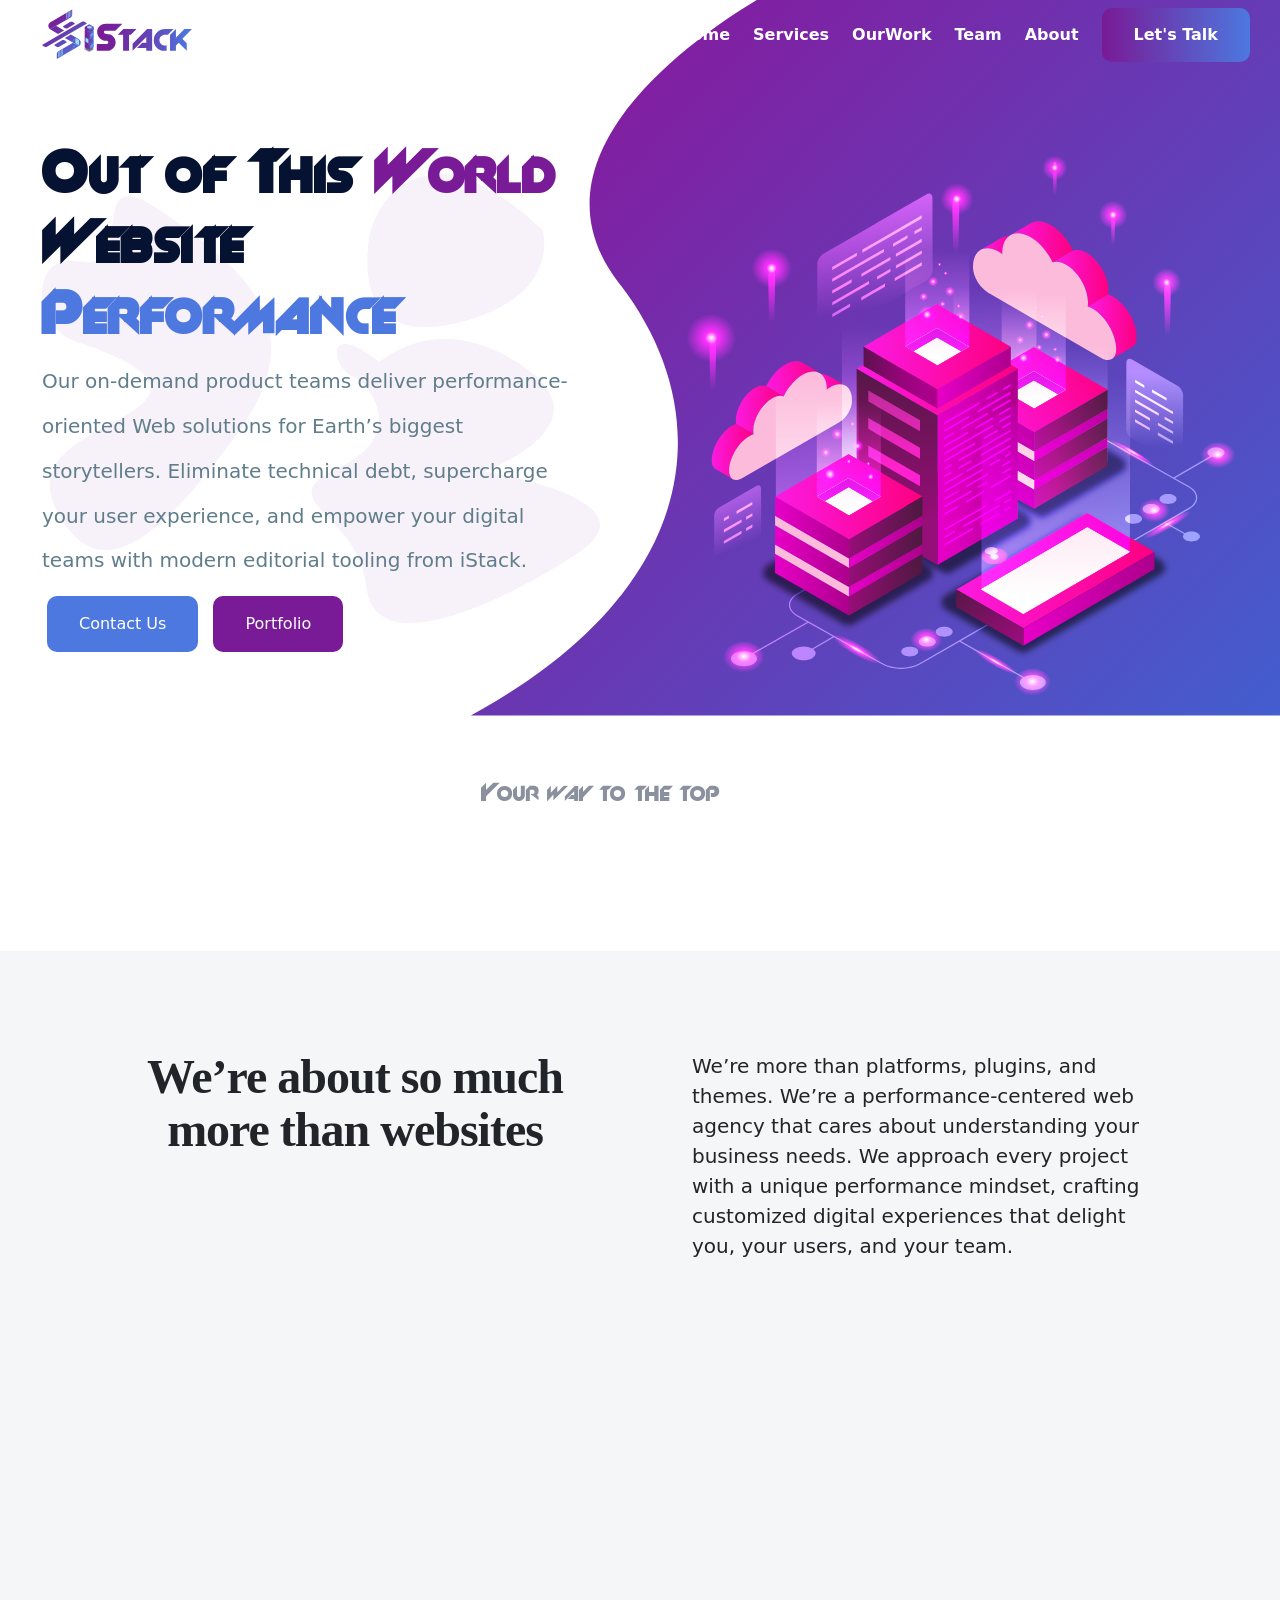
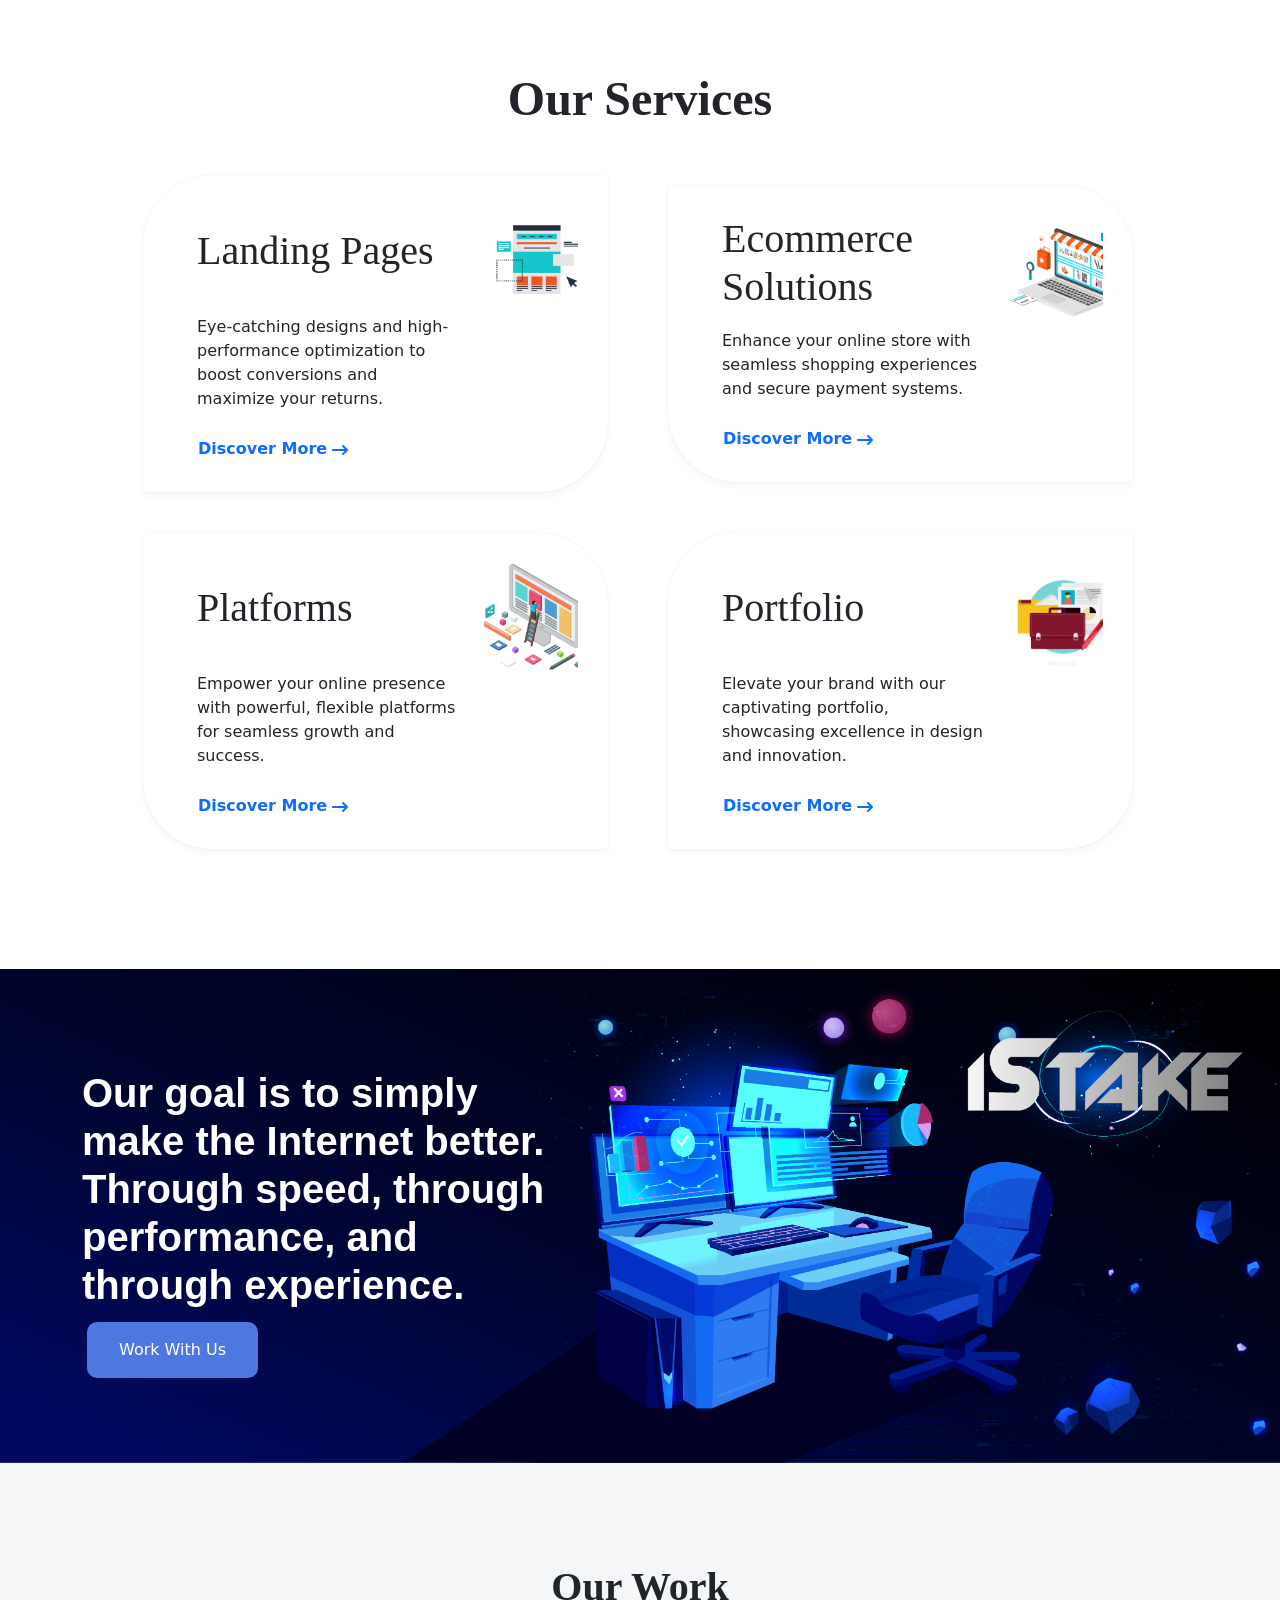
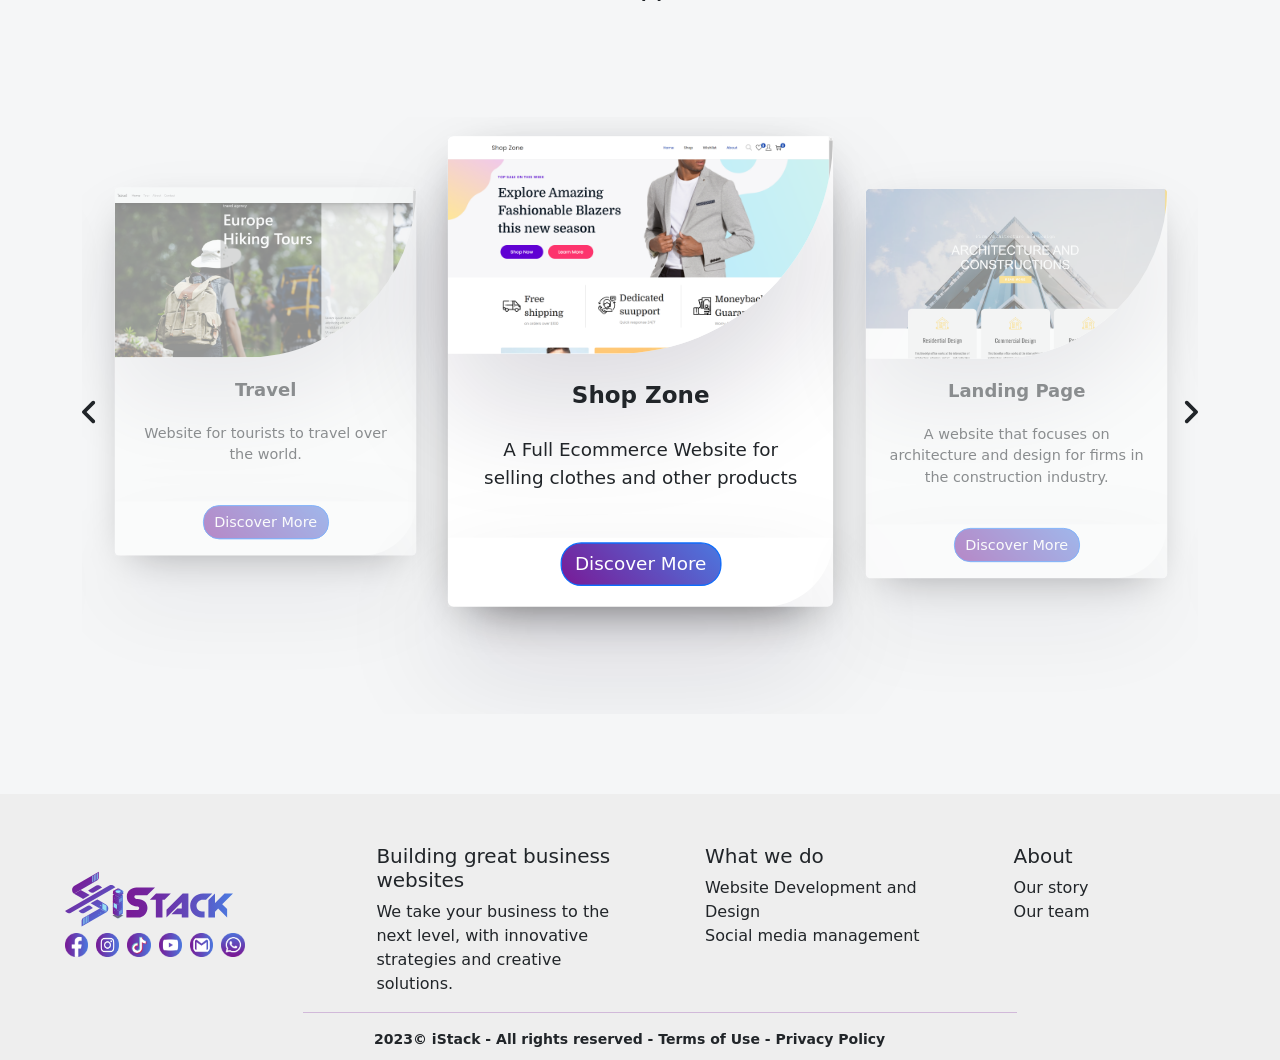
==== index.html @ 53c3a960 "AddResponsiveFooter" ====
<!DOCTYPE html>
<html lang="en">
<head>
    <meta charset="UTF-8">
    <meta name="viewport" content="width=device-width, initial-scale=1.0">
    <link rel="stylesheet" href="cssFiles/css/all.min.css">
    <link rel="stylesheet" href="cssFiles/css/bootstrap.min.css">
    <link rel="stylesheet" href="aos.css">
    <link rel="stylesheet" href="style.css">
    <link rel="stylesheet" href="responsive.css">
    <link rel="stylesheet" href="owl.carousel.min.css">
    <link rel="stylesheet" href="styleSlider.css">
    <link rel="icon" type="image/x-icon" href="Images/brand.png">
    <title>iStack</title>
    
</head>
<body>
    <!-- 
        5rem 80%
        ?    100%
     -->
    <img src="Images/Background (2).svg" class="RightImageEdited" alt="" style="position: absolute;
    top: 0;
    z-index: 100;
    width: 100%;
    right: -366px;
    height: 717px;" data-aos="fade-right" >
    <nav class="nav nav-bar" style="position: revert;">
        <div class="barbar"></div>
            <div class="row">
                <div class="col-lg-3" style="height: 100%;z-index: 50;">
                    <!-- <span class="LogoSpan">WebStack</span> -->
                    <img src="Images/Istack 6.svg" width="150px" alt="">
                </div>
    
                <div class="col-lg-9 RightNav" style="position: relative;
                height: 100%;
                z-index: 162;">
                    <ul class="list-unstyled">
                        <li class="list-inline-item"><a href="">Home</a></li>
                        <li class="list-inline-item"><a href="">Services</a> </li>
                        <li class="list-inline-item"><a href="">OurWork</a> </li>
                        <li class="list-inline-item"><a href=""> Team</a></li>
                        <li class="list-inline-item"><a href="">About</a> </li>
                        <li class="list-inline-item"><button class="btn btn-primary">Let's Talk</button> </li>
                    </ul>
                </div>
            </div>
    </nav>

    <!-- First Section -->
    <section class="FirstSection" style="padding-top: 70px; " >
        <div class="container FirstContainer">
            <div class="row">
                <div class="col-lg-6 RightSideText" style="position: relative;" data-aos="fade-right">
                    <img src="Images/text background.svg" style="opacity: 20%; position: absolute;z-index: -1;" alt="">
                    <h1>Out of This 
                        <span>
                            World
                        </span> Website     
                        <br> 
                        <span style="color: #4C78DF;">Performance</span>
                    </h1>
                    <h5>
                        Our on-demand product teams deliver performance-oriented Web 
                        solutions for Earth’s biggest storytellers. Eliminate technical debt, 
                        supercharge your user experience, and empower your digital teams with modern 
                        editorial tooling from iStack.
                    </h5>
                    
                    <div>
                        <button class="LearnBtn">Contact Us</button>
                        <button class="LearnBtn">Portfolio</button>
                    </div>
                    

                </div>
                <div class="col-lg-6 RightImage" style="display: flex;justify-content: center; 
                align-items: center;" >
                <!-- data-aos="fade-left" -->
                    <img  src="Images/brand.png" width="70%" alt="">
                </div>
                <div class="col-lg-12 BrandContainer">
                    <div class="row">

                        <div class="col-lg-12 BrandHeader" data-aos="fade-down">
                            <h3>Your way to the top</h3>
                        </div>
                        

                        <div class="col-lg-3 Brand" data-aos="fade-right">
                            <img src="Images/Asp2.png" width="120px" alt="" >
                            <span>Asp.Net</span>
                        </div>

                        <div class="col-lg-3 Brand" data-aos="fade-right">
                            <img src="Images/React.png" width="70px" alt="">
                            <span>React</span>
                        </div>

                        <div class="col-lg-3 Brand" data-aos="fade-left">
                            <img src="Images/Angular.png" width="80px" alt="" >
                            <span>Angular</span>
                        </div>

                        <div class="col-lg-3 Brand"  data-aos="fade-left">
                            <img src="Images/Wordpress.png" width="80px" alt="">
                            <span>Wordpress</span>
                        </div>

                    </div>
                </div>
            </div>
        </div>

    </section>
    <div data-aos="fade-down" style="width: 100%; display: flex; justify-content: center;align-items: start; position: relative;">
        <img src="Images/UnderLine.png" width="50%" alt="" style="position: absolute; top: -55px;z-index: 1;">
        <img src="Images/UnderLine.png" width="50%" alt="" style="position: absolute; top: -55px; left: 50%; z-index: 1;">
    </div>
    <section class="WeAreSection">
        <div class="container">
            <div class="row">
                <div class="col-lg-6 WeAreLeft">
                    <h1>
                        We’re about so much <br> more than websites
                    </h1>
                </div>
                <div class="col-lg-6 WeAreRight">
                    <h5>
                        We’re more than platforms, plugins, 
                        and themes. We’re a performance-centered 
                        web agency that cares about  understanding 
                        your business needs. We approach every project with a 
                        unique performance mindset, crafting customized digital 
                        experiences that delight you, your users, and your team.
                    </h5>
                    
                </div>
                
            </div>
        </div>
    </section>
    <section class="ConsCardsSection" style="overflow: hidden; padding-bottom: 80px;">
        <div class="container">
            <div class="row">
                <div class="col-lg-4"  data-aos="fade-right">
                    <div class="card CardsCons">
                        <h4>Page Speed</h4>
                        <span>How quickly can you deliver a digital experience to your users?
                        </span>
                    </div>
                </div>
                <div class="col-lg-4" data-aos="flip-right"> 
                    <div class="card CardsCons">
                        <h4>Delightful Outcomes</h4>
                        <span>How easily can users navigate and use your site?
                        </span>
                    </div>
                </div>               
                <div class="col-lg-4" data-aos="fade-left">
                    <div class="card CardsCons">
                        <h4>Reliability</h4>
                        <span>How well does your site continue to deliver the best possible experience?
                        </span>
                    </div>
                </div>
            </div>
        </div>

        <div data-aos="fade-up"  style="width: 100%; display: flex; justify-content: center;align-items: start; position: relative;">
            <img src="Images/UnderLine.png" width="50%" alt="" style="transform: rotate(180deg); position: absolute; bottom: -130px;z-index: 1;">
            <img src="Images/UnderLine.png" width="50%" alt="" style="transform: rotate(180deg); position: absolute; bottom: -130px; right: 50%; z-index: 1;">
        </div>
    </section>

    <section class="ServicesSection">
        <div class="container">
            <div class="row">
                <div class="col-lg-12 ServicesHeader" style="padding: 20px;">
                    <h1>Our Services</h1>
                </div>

                <div class="row" style="justify-content: center;">

                    <div class="col-lg-5 card CardsContainer ServicesCard">
                        <div class="container">
                            <div class="row">
                                <div class="col-lg-9 ServicesCardHeader">
                                    <h1>Landing Pages</h1>
                                </div>
                                <div class="col-lg-3 CardImage"><img src="Images/LandingPage.png" width="100%" alt=""></div>
                                <div class="col-lg-9 CardText">
                                    <span>Eye-catching designs and high-performance optimization to boost conversions and maximize your returns.</span>
                                </div>
                                <div class="col-lg-12 DiscoverBtn">
                                    <a class="btn" href="">Discover More<i class="fa-solid fa-arrow-right-long"></i> </a>
                                </div>
                            </div>
                        </div>
                    </div>


                    <div class="col-lg-5 card CardsContainer ServicesCard">
                        <div class="container">
                            <div class="row">
                                <div class="col-lg-9 ServicesCardHeader">
                                    <h1>Ecommerce Solutions</h1>
                                </div>
                                <div class="col-lg-3 CardImage"><img src="Images/Ecommerce.png" width="100%" alt=""></div>
                                <div class="col-lg-9 CardText">
                                    <span>Enhance your online store with seamless shopping experiences and secure payment systems.</span>
                                </div>
                                <div class="col-lg-12 DiscoverBtn">
                                    <a class="btn" href="">Discover More<i class="fa-solid fa-arrow-right-long"></i> </a>
                                </div>
                            </div>
                        </div>
                    </div>


                    <div class="col-lg-5 card CardsContainer ServicesCard">
                        <div class="container">
                            <div class="row">
                                <div class="col-lg-9 ServicesCardHeader">
                                    <h1>Platforms</h1>
                                </div>
                                <div class="col-lg-3 CardImage"><img src="Images/Platforms.png" width="100%" alt=""></div>
                                <div class="col-lg-9 CardText">
                                    <span>Empower your online presence with powerful, flexible platforms for seamless growth and success.</span>
                                </div>
                                <div class="col-lg-12 DiscoverBtn">
                                    <a class="btn" href="">Discover More<i class="fa-solid fa-arrow-right-long"></i> </a>
                                </div>
                            </div>
                        </div>
                    </div>

                    <div class="col-lg-5 card CardsContainer ServicesCard">
                        <div class="container">
                            <div class="row">
                                <div class="col-lg-9 ServicesCardHeader">
                                    <h1>Portfolio</h1>
                                </div>
                                <div class="col-lg-3 CardImage"><img src="Images/Porto.png" width="100%" alt=""></div>
                                <div class="col-lg-9 CardText">
                                    <span>Elevate your brand with our captivating portfolio, showcasing excellence in design and innovation.</span>
                                </div>
                                <div class="col-lg-12 DiscoverBtn">
                                    <a class="btn" href="">Discover More<i class="fa-solid fa-arrow-right-long"></i> </a>
                                </div>
                            </div>
                        </div>
                    </div>



                    
                </div>
                



            </div>
        </div>
    </section>



    <section class="GoalSection">
        <div class="container">
            <div class="row">
                <div class="col-lg-6  GoalHeader">
                    <div class="row">
                        <div class="col-lg-12 GoalHeaderContainer">
                            <h1>Our goal is to simply make 
                                the Internet better. Through speed, 
                                through performance, and through experience.
                            </h1>
                        </div>
                        <div class="col-lg-12">
                            <button class="LearnBtn">Work With Us</button>
                        </div>
                    </div>
                </div>
                <!-- <div class="col-lg-6">
                    <img src="Images/Goal.png" width="100%" alt="">
                </div> -->
            </div>
        </div>
    </section>



    <section class="OurWorkSection">
        <div class="container">
            <div class="row WorkCardsContainer">
                <div class="col-lg-12 WorkHeader">
                    <h1>
                        Our Work
                    </h1>
                </div>
                <div class="col-lg-12">
                    <div id="slider" class="pt-5">
                        <div>
                            <div class="slider">
                                <div class="owl-carousel">
                                    <div class="slider-card">
                                        <div class="d-flex justify-content-center align-items-center mb-4">
                                            <img src="Images/Ecommerce1.png" alt="" >
                                        </div>
                                        <h5 class="mb-0 text-center"><b>Shop Zone</b></h5>
                                        <p class="text-center p-4">A Full Ecommerce Website for selling clothes and other products                                        </p>
                                        <div class="col-lg-12" style="
                                                display: flex;
                                                justify-content: center;
                                                align-items: center;
                                                padding-bottom: 18px;
                                                padding-top: 4px;
                                            ">
                                                <button class="btn btn-primary" style="
                                                background-image: linear-gradient(45deg, #791a96,#4C78DF);
                                                border-radius: 18px;
                                            ">Discover More</button>
                                        </div>
                                    </div>
                                    <div class="slider-card">
                                        <div class="d-flex justify-content-center align-items-center mb-4">
                                            <img src="Images/LandingPageScreen.png" alt="">
                                        </div>
                                        <h5 class="mb-0 text-center"><b>Landing Page</b></h5>
                                        <p class="text-center p-4">A website that focuses on architecture and design for firms in the construction industry.</p>
                                        
                                        <div class="col-lg-12" style="
                                                display: flex;
                                                justify-content: center;
                                                align-items: center;
                                                padding-bottom: 18px;
                                                padding-top: 4px;
                                            ">
                                                <button class="btn btn-primary" style="
                                                background-image: linear-gradient(45deg, #791a96,#4C78DF);
                                                border-radius: 18px;
                                            ">Discover More</button>
                                        </div>
                                    </div>
                                    <div class="slider-card">
                                        <div class="d-flex justify-content-center align-items-center mb-4">
                                            <img src="Images/PlatformScreen.png" alt="">
                                        </div>
                                        <h5 class="mb-0 text-center"><b>Elka2ed Platform</b></h5>
                                        <p class="text-center p-4">An Educational Platform for Students in High-School.</p>
                                        <div class="col-lg-12" style="
                                        display: flex;
                                        justify-content: center;
                                        align-items: center;
                                        padding-bottom: 18px;
                                        padding-top: 4px;
                                    ">
                                        <button class="btn btn-primary" style="
                                        background-image: linear-gradient(45deg, #791a96,#4C78DF);
                                        border-radius: 18px;
                                    ">Discover More</button>
                                </div>
                                    </div>
                                    <div class="slider-card">
                                        <div class="d-flex justify-content-center align-items-center mb-4">
                                            <img src="Images/FeanScreen.png" alt="">
                                        </div>
                                        <h5 class="mb-0 text-center"><b>Fean</b></h5>
                                        <p class="text-center p-4"> online menu of food for a restaurant It allows customers to view the menu items, prices, and descriptions.</p>
                                        <div class="col-lg-12" style="
                                        display: flex;
                                        justify-content: center;
                                        align-items: center;
                                        padding-bottom: 18px;
                                        padding-top: 4px;
                                    ">
                                        <button class="btn btn-primary" style="
                                        background-image: linear-gradient(45deg, #791a96,#4C78DF);
                                        border-radius: 18px;
                                    ">Discover More</button>
                                </div>
                                    </div>
                                    <div class="slider-card">
                                        <div class="d-flex justify-content-center align-items-center mb-4">
                                            <img src="Images/CleaningScreen.png" alt="">
                                        </div>
                                        <h5 class="mb-0 text-center"><b>Cleaning company</b></h5>
                                        <p class="text-center p-4">A website for Booking cleaning services in USA.</p>
                                        <div class="col-lg-12" style="
                                        display: flex;
                                        justify-content: center;
                                        align-items: center;
                                        padding-bottom: 18px;
                                        padding-top: 4px;
                                    ">
                                        <button class="btn btn-primary" style="
                                        background-image: linear-gradient(45deg, #791a96,#4C78DF);
                                        border-radius: 18px;
                                    ">Discover More</button>
                                </div>
                                    </div>
                                    <div class="slider-card">
                                        <div class="d-flex justify-content-center align-items-center mb-4">
                                            <img src="Images/CinmaHub.png" alt="">
                                        </div>
                                        <h5 class="mb-0 text-center"><b>Cinema-Hub</b></h5>
                                        <p class="text-center p-4">A Full-Stack Project for watching Movies and series.</p>
                                        <div class="col-lg-12" style="
                                        display: flex;
                                        justify-content: center;
                                        align-items: center;
                                        padding-bottom: 18px;
                                        padding-top: 4px;
                                    ">
                                        <button class="btn btn-primary" style="
                                        background-image: linear-gradient(45deg, #791a96,#4C78DF);
                                        border-radius: 18px;
                                    ">Discover More</button>
                                </div>
                                    </div>
                                    <div class="slider-card">
                                        <div class="d-flex justify-content-center align-items-center mb-4">
                                            <img src="Images/AnimeScreen.png" alt="">
                                        </div>
                                        <h5 class="mb-0 text-center"><b>Anime Store</b></h5>
                                        <p class="text-center p-4">An online platform that allows customers to choose from a wide range of products.</p>
                                        <div class="col-lg-12" style="
                                        display: flex;
                                        justify-content: center;
                                        align-items: center;
                                        padding-bottom: 18px;
                                        padding-top: 4px;
                                    ">
                                        <button class="btn btn-primary" style="
                                        background-image: linear-gradient(45deg, #791a96,#4C78DF);
                                        border-radius: 18px;
                                    ">Discover More</button>
                                </div>
                                    </div>
                                    <div class="slider-card">
                                        <div class="d-flex justify-content-center align-items-center mb-4">
                                            <img src="Images/Travel.png" alt="">
                                        </div>
                                        <h5 class="mb-0 text-center"><b>Travel</b></h5>
                                        <p class="text-center p-4">Website for tourists to travel over the world.</p>
                                        <div class="col-lg-12" style="
                                        display: flex;
                                        justify-content: center;
                                        align-items: center;
                                        padding-bottom: 18px;
                                        padding-top: 4px;
                                    ">
                                        <button class="btn btn-primary" style="
                                        background-image: linear-gradient(45deg, #791a96,#4C78DF);
                                        border-radius: 18px;
                                    ">Discover More</button>
                                </div>
                                    </div>
                                </div>
                            </div>
                        </div>
                    </div>
                </div>
            </div>
        </div>
    </section> 



<footer>
    <div class="Footercontainer">
        <div class="row">
            <div class="col-lg-3">
                <img src="Images/Istack 6.svg" width="60%" alt="">
                <ul class="list-unstyled SocialFooterIcons">
                    <li class="list-inline-item"><a href=""><img src="Images/facebook.png" alt=""></a> </li>
                    <li class="list-inline-item"><a href=""><img src="Images/Instagram.png" alt=""></a> </li>
                    <li class="list-inline-item"><a href=""><img src="Images/TikTok.png" alt=""></a> </li>
                    <li class="list-inline-item"><a href=""> <img src="Images/YouTube.png" alt=""></a> </li>
                    <li class="list-inline-item"><a href="">  <img src="Images/Gmail.png" alt=""></a></li>
                    <li class="list-inline-item"> <a href=""><img src="Images/Whatsapp..png" alt=""></a></li>
                </ul>
            </div>
            <div class="col-lg-3">
                <h5>Building great business websites</h5>
                <span>
                    We take your business to the next level,
                    with innovative strategies and creative solutions.
                </span>
            </div>
            <div class="col-lg-3">
                <h5>
                    What we do
                </h5>
                <ul class="list-unstyled">
                    <li class="list-item">Website Development and Design</li>
                    <li class="list-item">Social media management</li>
                </ul>
            </div>
            <div class="col-lg-3">
                <h5>
                    About
                </h5>
                <ul class="list-unstyled">
                    <li class="list-item">Our story</li>
                    <li class="list-item">Our team</li>
                </ul>
            </div>
            <div class="col-lg-12" style="display: flex;justify-content: center;align-items: start;">
                <hr style="background-color: #791a96; width: 60%;">
            </div>
            <div class="col-lg-8 CopyRights">
                <span>2023© iStack - All rights reserved - Terms of Use - Privacy Policy </span>
            </div>

        </div>
    </div>

</footer>


    <script src="https://ajax.googleapis.com/ajax/libs/jquery/3.6.0/jquery.min.js"></script>
    <script src="owl.carousel.min.js"></script>
    <script src="main.js"></script>
    <script src="cssFiles/js/all.min.js"></script>
    <script src="cssFiles/js/bootstrap.bundle.min.js"></script>
    <script src="aos.js"></script>
    <script>
        AOS.init({
      duration: 1200,
    });
      </script>
</body>
</html>
---- style.css ----
*{
    box-sizing: border-box;
    padding: 0;
    margin: 0;
}
body{
    position: relative;
    overflow-x: hidden;

}
.container{
    overflow: hidden;

}
@font-face {
    font-family: 'Slant';
    src: url('fonts/Slant/SLANT.TTF');
    
  }
  @font-face {
    font-family: 'Croiss';
    src: url('fonts/CroissantOne/CroissantOne-Regular.ttf');
    
  }
nav{
    position: sticky;
    z-index: 1000;
    top: 0;
    background-color: #061231;
    background-color: white;
    min-height:70px;
    display: flex;
    justify-content: center;
    align-items: center ;
    transition: all .5s ease-in-out;
}
nav .row{
    height: 100%;
    width: 100%;
    padding-left: 30px;
}
.LogoSpan{
    font-family: Slant;
    color: white;
    font-size: 40px;
}

.RightNav{
    height: 100%;
    display: flex;
    justify-content: end;
    align-items: center;
    align-self: center;
    padding-right: 30px;

}
.RightNav ul {
    height: 100%;
    display: contents;
}
.RightNav ul li{
    padding-left: 15px;
}
.RightNav ul li a{
    transition: all .1s linear;
    font-size: 16px;
    text-decoration: none;
    color: #607d8b;
    color: white;
    font-weight: 600;
    
}
.RightNav ul li:hover a{
    color: #a8aebd;
}
.RightNav ul li button{
    padding: 15px 32px 15px 32px;
    /* height: 70px; */
    border: #fff;
    border-radius: 10px;
    color: #fff;
    /* background: #1d4ac4; */
    background-image: linear-gradient(90deg, #791A96, #4C78DF);
    font-weight: 600;
    font-size: 16px;
    transition: none !important;
    transition: all .3s linear;
}
.barbar{
    height: 5px;
    width: 0%;
    position: absolute;
    bottom: -5px;
    /* background: #330b72; */
    background-image: linear-gradient(to right ,#791A96,#4C78DF);
    /* background-color: #7228a1; */
    z-index: 60;
    transition: all .5s linear;
    /* width: 100%; */
    border-bottom-right-radius: 50px;
    border-top-right-radius: 50px;
    left: 0;
    z-index: 48;
}
/* first section */
.FirstSection{
    position: relative;
    background-color: #061231;
    background-color: white;
    min-height: 700px;
    z-index: 10;
}
.RightSideText{
    display: flex;
    justify-content: center;
    align-items: start;
    flex-direction: column;

}
.RightSideText h1{
    font-family: Cambria, Cochin, Georgia, Times, 'Times New Roman', serif;
    color: #fff;
    font-size: 4rem;
    font-weight: 600;
    letter-spacing: -1px;
    line-height: 1.1;

    font-family: Slant;
    color: #061231;
    letter-spacing: 1.5px;
}

.RightSideText h1 span{
    color:#791A96  ;
}
.RightSideText h5{
    font-weight: 400 !important;
    color: #fff;
    color: #607d8b;
    font-size: 20px;
    line-height:2.8rem;
}

.LearnBtn{
    transition: all .2s linear;
    margin-top: 8px;
    border: none;
    font-size: 16px;
    font-weight: 500;
    outline: none;
    background-color: #4C78DF !important;
    color: white;
    padding: 16px 32px 16px 32px;
    border-radius: 10px;
    margin: 5px;
}
.LearnBtn:nth-child(2){
    background-color: #791A96 !important;
    color: white;
}
.LearnBtn:nth-child(2):hover{
    background-color: #4C78DF !important;
    color: white;
}
.LearnBtn:hover{
    background-color:#791A96 !important;
    font-weight: 600;
    scale: 1.1;
}
.RightImage img{
    transition: all .5s ease-in-out;
    animation-name: ScalingAnimation;
    animation-duration: 3s;
    animation-iteration-count: infinite;
    scale: 1;
    position: relative;
    top: 0px;
}

/* 
@keyframes ScalingAnimation {
    0%{
        scale: 1.4;
        top: 15px;
    }

    100%{
        scale: 1;
        top: 15px;
    }
} */

/* .RightImage:hover img{
    scale: 1.1;
    top: 10px;
} */

.BrandContainer{
    margin-top: 100px;
    min-height: 80px;
    padding: 20px;
}
.BrandHeader{
    text-align: center;
    display: flex;
    justify-content: center;
    align-items: center;
}
.BrandHeader h3{
    text-align: center;
    display: flex;
    justify-content: center;
    align-items: center;
    color: #8b909e;
    font-family: Slant;
}

.Brand{
    text-align: center;
    display: flex;
    justify-content: center;
    align-items: center;
}
.Brand span{
    text-align: center;
    display: flex;
    justify-content: center;
    align-items: center;
    font-size: 30px;
    font-family: Croiss;
    font-weight: 800;
    color: #a8aebd;
}

.WeAreSection{
    padding-top: 100px;
    background-color: #f5f6f7;
}

.WeAreLeft{
    text-align: center;
    display: flex;
    justify-content: center;
    align-items: start;
}


.WeAreLeft h1{
    font-family: Cambria, Cochin, Georgia, Times, 'Times New Roman', serif;
    font-size: 3rem;
    font-weight: 600;
    letter-spacing: -1px;
    line-height: 1.1;
}
.WeAreRight{
    /* padding-right: 100px; */
}

.WeAreRight h5{
    line-height: 1.5;
    font-weight: 400;
    padding-left: 40px;
    padding-right: 40px;
}
.ConsCardsSection{
    padding: 40px;
    background-color: #f5f6f7;
}

.CardsContainer:nth-child(1){
    border-bottom-right-radius: 70px !important;
    border-top-left-radius: 70px !important;
}


.CardsContainer:nth-child(2){
    border-bottom-left-radius: 70px !important;
    border-top-right-radius: 70px !important;
}


.CardsContainer:nth-child(3){
    border-top-right-radius: 70px !important;
    border-bottom-left-radius: 70px !important;
}


.CardsContainer:nth-child(4){
    border-top-left-radius: 70px !important;
    border-bottom-right-radius: 70px !important;
}
.CardsCons{
    padding: 40px;
    margin: 10px;
    box-shadow: 0 0 1px rgba(0, 0, 0, 0.04), 0 0 2px rgba(0, 0, 0, 0.06), 0 4px 8px rgba(0, 0, 0, 0.04);
}
.CardsCons h4{
    font-family: Cambria, Cochin, Georgia, Times, 'Times New Roman', serif;
    font-weight: 500;
}


.ServicesSection{
    padding-top: 50px;
}
.ServicesSection .container .row{
    display: flex;
    justify-content: start;
    align-items: center;
}
.ServicesHeader{
    display: flex;
    justify-content: center;
    align-items: center;
}
.ServicesHeader h1{
    font-size: 3rem;
    font-weight: 600;
    font-family: Cambria, Cochin, Georgia, Times, 'Times New Roman', serif;

}
h1{
    font-family: Cambria, Cochin, Georgia, Times, 'Times New Roman', serif;

}
.ServicesCardHeader{
    margin-bottom: 10px !important;
}

.ServicesCard{
    outline: none;
    margin: 20px;
    margin-left: 40px;
    border: none !important;
    padding: 30px;
    box-shadow: 0 0 1px rgba(0, 0, 0, 0.04), 0 0 2px rgba(0, 0, 0, 0.06), 0 4px 8px rgba(0, 0, 0, 0.04);
}
.CardImage img{
    max-width:110px;
    min-width: 110px;
}
.CardText{
    margin-bottom: 15px !important;
}

.DiscoverBtn{
    margin-top: 10px !important;
}

.DiscoverBtn a{
    text-decoration: none;
    font-weight: 600;
    transition: all .2s linear;
    color: #0d6efd;
    padding: 0;
}
.DiscoverBtn a:hover{
    scale: 1.1;
    color: #1d4ac4;
    text-decoration: underline;
}


.DiscoverBtn a svg{
    padding-left:5px !important;
    /* vertical-align: -4px; */
    position: relative;
    top: 2px;
}





.GoalSection{
    background-image: url(Images/pic1.jpg);
    background-size: cover;
    background-repeat: no-repeat;
    background-position: right;
    margin-top: 100px;
}
.GoalSection .container .row{
    padding: 40px 40px 40px 0;
}
.GoalHeader{
    display: flex;
    justify-content: center;
}
.GoalHeaderContainer h1{
    color: white;
    padding-top: 20px;
    font-family: Arial, Helvetica, sans-serif !important;
    font-weight: 600;
}

.OurWorkSection{
    padding-top: 50px;
    padding-bottom: 50px;
    background-color: #f5f6f7;
}
.WorkHeader{
    text-align: center;
    padding: 50px;
}
.WorkHeader h1{
    font-size: 40px;
    font-weight: 600
}
.WorkCard{
    margin: 20px;
    transition: all .2s linear;
    border-radius: 20px;
}


.WorkCard:hover{
    box-shadow: rgba(50, 50, 93, 0.25) 0px 6px 12px -2px, rgba(0, 0, 0, 0.3) 0px 3px 7px -3px;
}


.WorkCardsContainer{
    justify-content: center !important;
}
.WorkCardContent{
    padding: 20px;
    padding-left: 40px;
}
.WorkImageContainer{
    padding: 0 !important;
    /* border-bottom-right-radius: 257px !important;
    overflow: hidden;
    box-shadow: rgba(17, 12, 46, 0.15) 0px 48px 100px 0px; */
    transition: all .3s linear;
}
.WorkCard:hover .WorkImageContainer{
    box-shadow:none;
    border-bottom-right-radius: 0px !important;

}


footer{
    /* min-height: 400px; */
    padding-top: 50px;
    padding-bottom: 10px;
    background-color: #eee;
    display: flex;
    justify-content: center;
}
footer .Footercontainer{
    width: 93%;
    display: flex;
    justify-content: center;
    margin-left: 40px;
}
footer .Footercontainer .row div:nth-child(1){
    display: flex;
    justify-content: center;
    flex-direction: column;
}
footer .Footercontainer .row div:nth-child(2){
    padding-left: 20px;
    padding-right: 40px;
    display: flex;
    justify-content: center;
    align-items: center;
    flex-direction: column;
}
footer .Footercontainer .row div:nth-child(3){
    padding-left: 45px;
}
footer .Footercontainer .row div:nth-child(4){
    padding-left: 50px;
}
footer .Footercontainer .row div span{
    display: flex;
    justify-content: center;
}
.CopyRights{
    width: 95%;
    text-align: center;
    display: flex;
    justify-content: center;
    align-items: center;
}
.CopyRights span{
    font-size: 14px;
    font-weight: bold;
}
.SocialFooterIcons {
    display: flex;
}
.SocialFooterIcons li{
    width: calc(50%/6) ;
}

.SocialFooterIcons li img{
    width: 100%;
    height: 100%;
    transition: all .1s linear;
    cursor: pointer;
    position: relative;
    bottom: 0;
}
.SocialFooterIcons li:hover img{
    scale: 1.07;
    bottom: 2px;
}

/* -------------------------- */
::-webkit-scrollbar {
    width:7px;
    background-color: #ffffff;
}

::-webkit-scrollbar-track {
    border-radius: 10px;
}

::-webkit-scrollbar-thumb {
    /* border-radius: 10px; */
    background-color: #791A96;
}


::-moz-scrollbar {
    width:7px;
    background-color: #791A96;
}

::-moz-scrollbar-track {
    border-radius: 10px;
}

::-moz-scrollbar-thumb {
    /* border-radius: 10px; */
    background-color: #791A96;
}

::-ms-scrollbar {
    width:7px;
    background-color: white;
}

::-ms-scrollbar-track {
    border-radius: 10px;
}

::-ms-scrollbar-thumb {
    /* border-radius: 10px; */
    background-color: #791A96;
}
---- responsive.css ----
@media (max-width:1286px) {
    .FirstContainer{
        margin-left: 30px;
    }
}

@media (max-width:1220px) {
    .RightNav ul li{
        padding-left: 8px;
    }
}
@media (max-width:1200px) {
    .RightImage img{
        display: none;
    }
}

@media (max-width:1177px) {
    .RightImage img{
        display: block;
    }
    .RightImageEdited {
        display: none;
    }
    .RightNav ul li {
        padding-left: 15px;
    }
    .RightNav ul li a{
        color: #607d8b !important;
    }
}
@media (max-width:1100px){
    .GoalSection .container .row{
        justify-content: center;
    }
    .GoalSection{
        background-position: left;
        text-align: center;
    }
    .GoalSection .container .row{
        padding: 50px 20px 50px 20px;
    }
    footer .Footercontainer .col-lg-3:nth-child(2),footer .Footercontainer .col-lg-3:nth-child(3),footer .Footercontainer .col-lg-3:nth-child(4){
        text-align: center !important;
    }
}

@media (max-width:990px) {
    .RightNav{
        display: none;
    }
    .FirstSection{
        padding-top: 30px !important;
    }
    .RightImage {
        order: -1;
    }
    .FirstContainer{
        margin-left: auto;
    }
    .RightSideText {
        display: flex;
        justify-content: center;
        align-items: center;
        text-align: center;
    
    }

    .WeAreSection{
        text-align: center;
    }
    .GoalHeader{
        text-align: center;
    }
    .Footercontainer{
        width: 55% !important;
        margin: 0 !important;
    }
    footer .Footercontainer .row{
        justify-content: center;
    }
    .Footercontainer .row div{ 
        align-items: center;
    }
    .SocialFooterIcons{
        justify-content: center;
        align-items: center;
    }
    footer .Footercontainer .col-lg-3{
        margin-bottom: 20px;
    }
    footer .Footercontainer .row div{
        padding: 0 !important;
    }
    footer .Footercontainer .col-lg-3 span,footer .Footercontainer .col-lg-3:nth-child(3) ul{
        display: inline-block;
        width: 50%;
    }
    footer .Footercontainer .col-lg-3:nth-child(2) h5{
        width: 50%;
    }
}
@media (max-width:660px){
    .Footercontainer{
        width: 90% !important;
    }
}
@media (max-width:437px) {
    .RightSideText h1{
        font-size: 3.5rem;
    }
    .RightSideText h5{
        font-size: 16px;
    line-height: 1.8rem;
    }
}
@media (max-width:388px) {
    .RightSideText h1{
        font-size: 3rem;
    }
    .GoalHeaderContainer h1{
        font-size: 20px;
    }
}
@media (max-width:340px) {
    .RightSideText h1{
        font-size: 2.8rem;
    }
}
---- styleSlider.css ----
.slider {
  margin-bottom: 30px;
  position: relative;
}
.slider .owl-item.active.center .slider-card {
  transform: scale(1.15);
  opacity: 1;
  /* background-image: linear-gradient(130deg, #791A96, #4C78DF); */
  background-color: white;
  /* color: #fff; */
}
.slider-card {
  background: #fff;
  padding: 0px 0px;
  margin: 50px 15px 90px 15px;
  border-radius: 5px;
  box-shadow: 0 15px 45px -20px rgb(0 0 0 / 73%);
  transform: scale(0.9);
  opacity: 0.5;
  transition: all 0.3s;
}
.slider-card div{
  border-bottom-right-radius: 257px !important;
  overflow: hidden;
  transition: all .2s linear;
  box-shadow: rgba(17, 12, 46, 0.15) 0px 48px 100px 0px;
}
.slider .owl-item.active.center .slider-card:hover div{
  box-shadow:none;
  border-bottom-right-radius: 0px !important;
}
.slider-card img {
  border-radius: 5px 5px 0px 0px;
}
.owl-nav .owl-prev {
  position: absolute;
  top: calc(50% - 25px);
  left: 0;
  opacity: 1;
  font-size: 30px !important;
  z-index: 1;
}
.owl-nav .owl-next {
  position: absolute;
  top: calc(50% - 25px);
  right: 0;
  opacity: 1;
  font-size: 30px !important;
  z-index: 1;
}
.owl-dots {
  text-align: center;
  display: none;
}
.owl-dots .owl-dot {
  height: 10px;
  width: 10px;
  border-radius: 10px;
  background: #ccc !important;
  margin-left: 3px;
  margin-right: 3px;
  outline: none;
}
.owl-dots .owl-dot.active {
  background: #791A96  !important;
}
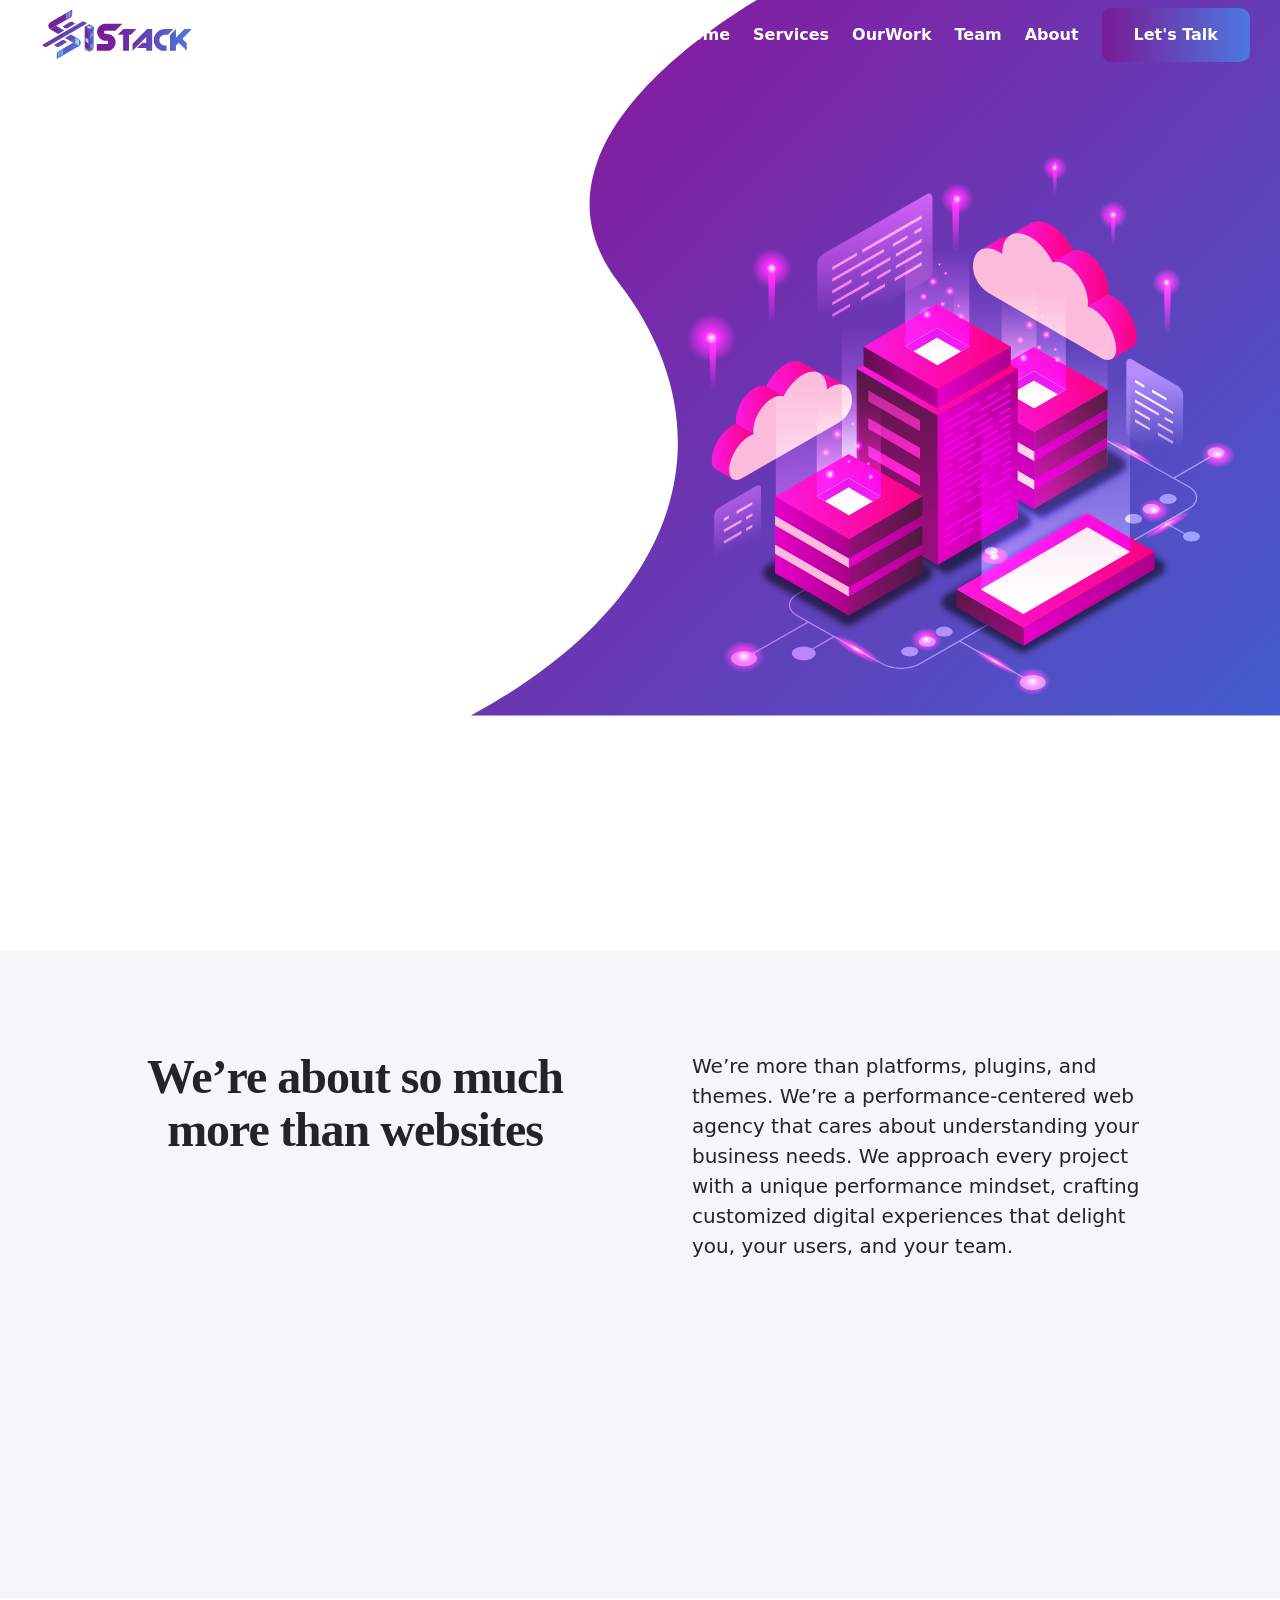
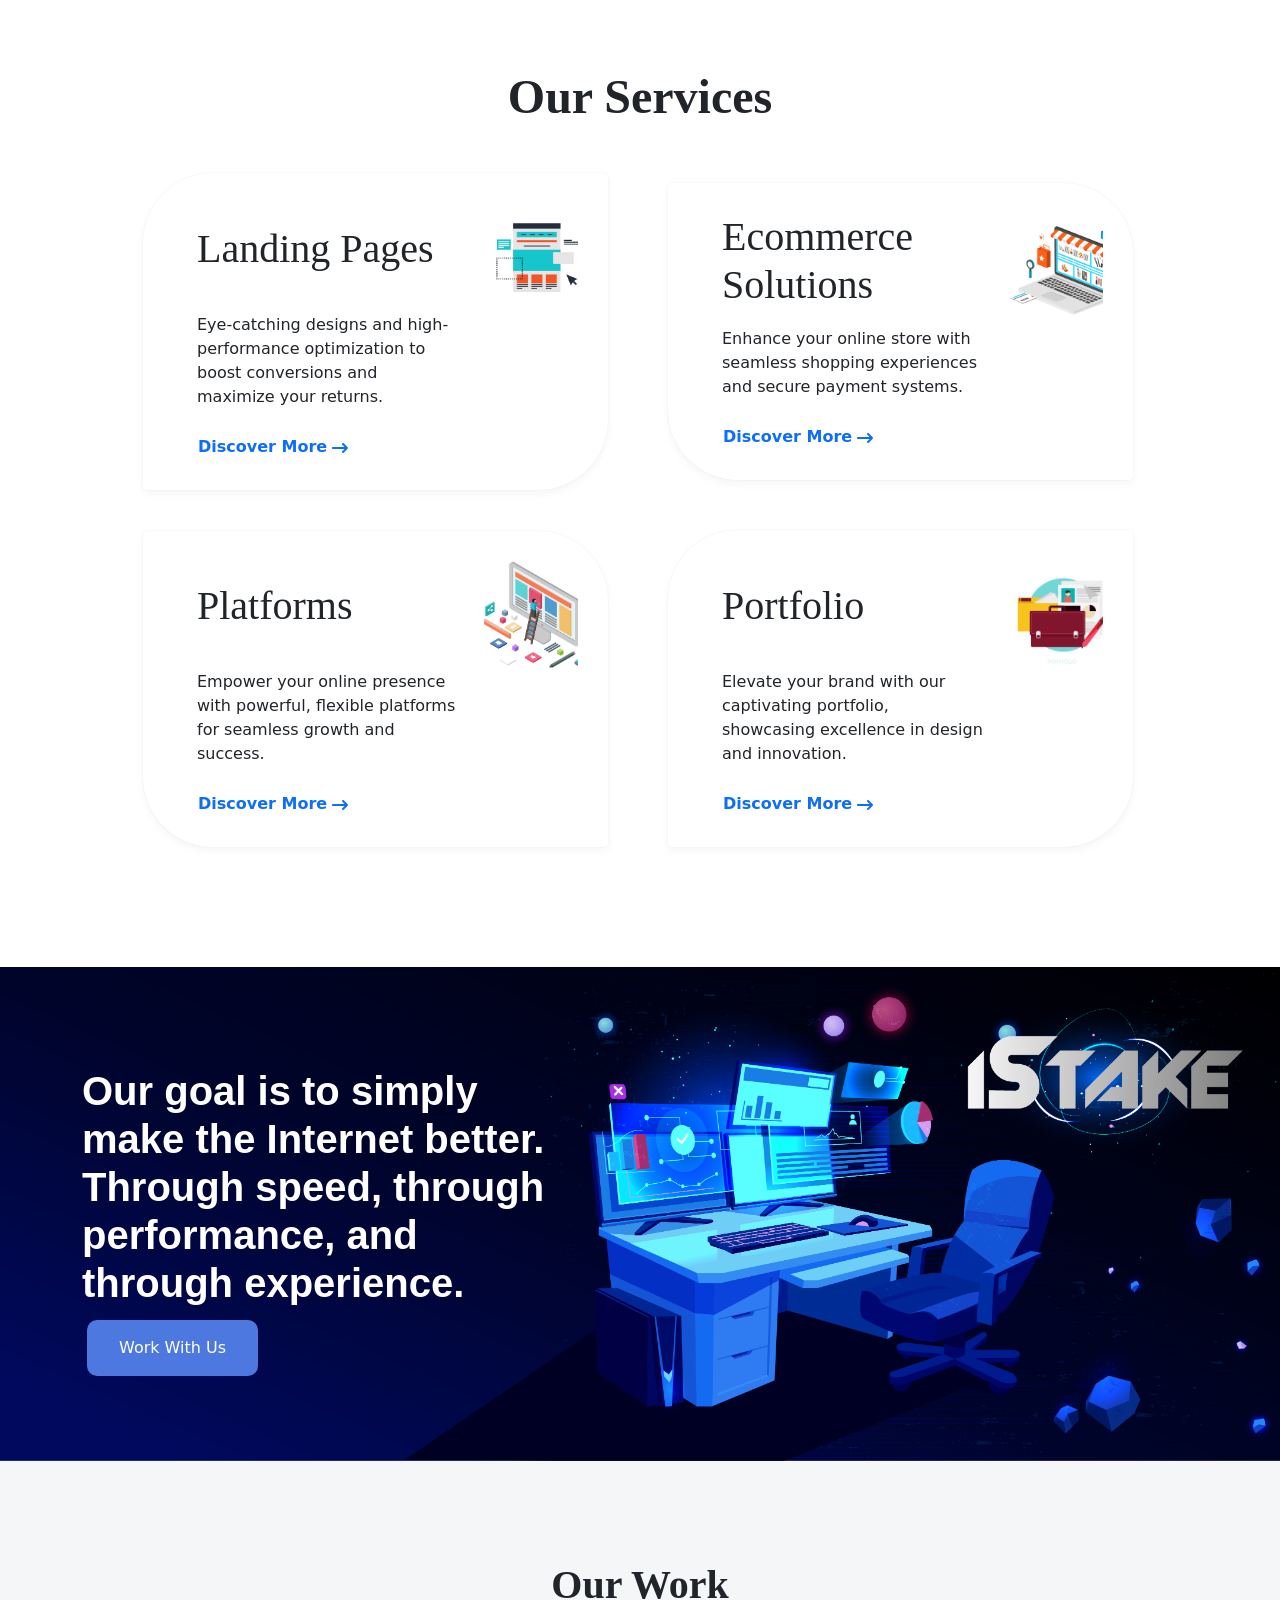
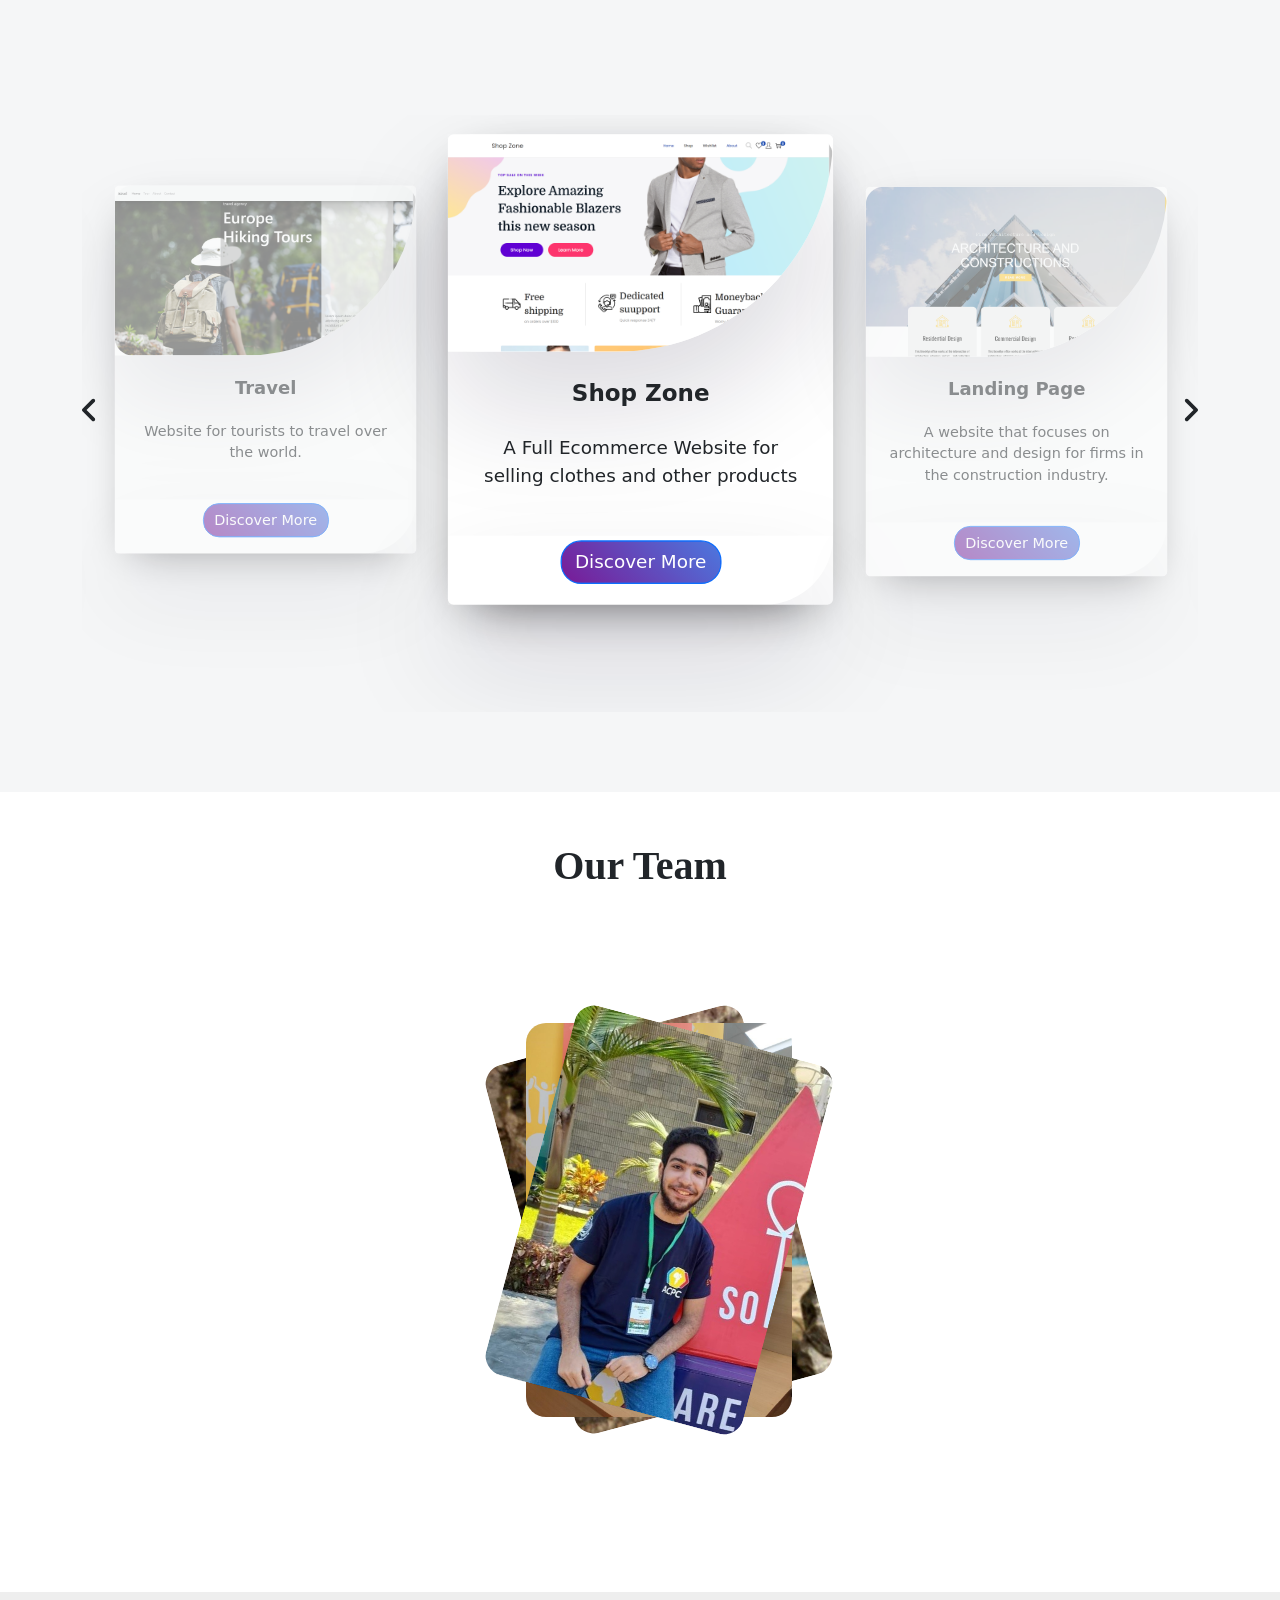
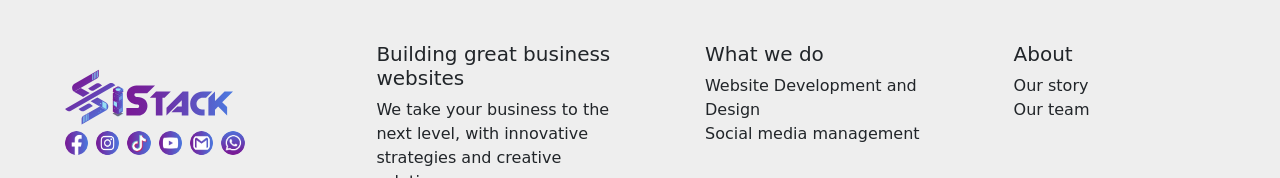
==== commit d9478f47: "AddTeam" ====
--- a/index.html
+++ b/index.html
@@ -7,6 +7,7 @@
     <link rel="stylesheet" href="cssFiles/css/bootstrap.min.css">
     <link rel="stylesheet" href="aos.css">
     <link rel="stylesheet" href="style.css">
+    <link rel="stylesheet" href="team.css">
     <link rel="stylesheet" href="responsive.css">
     <link rel="stylesheet" href="owl.carousel.min.css">
     <link rel="stylesheet" href="styleSlider.css">
@@ -18,13 +19,8 @@
     <!-- 
         5rem 80%
         ?    100%
-     -->
-    <img src="Images/Background (2).svg" class="RightImageEdited" alt="" style="position: absolute;
-    top: 0;
-    z-index: 100;
-    width: 100%;
-    right: -366px;
-    height: 717px;" data-aos="fade-right" >
+    -->
+    <img src="Images/Background (2).svg" class="RightImageEdited" alt=""  >
     <nav class="nav nav-bar" style="position: revert;">
         <div class="barbar"></div>
             <div class="row">
@@ -468,6 +464,47 @@
     </section> 
 
 
+    <section class="TeamSection">
+        <div class="container">
+
+
+                <div class="row" style="justify-content: center;align-items: center;">
+                    <div class="col-lg-12">
+                        <h1 class="text-center">
+                            Our Team
+                        </h1>
+                    </div>                    
+                    <div class="col-lg-7 description">
+                    <div class="row">
+                        <div class="col-lg-5">
+                        <div class="card DescriptionImage">
+                            <img src="Images/Anton.jpg" alt="">
+                        </div>
+                        </div>
+                        <div class="col-lg-7 centerFlex">
+                        <p id="DescriptionText" class="DescriptionText"></p>
+                        </div>
+                    </div>
+                    </div>
+                    <div class="col-lg-5 MainSectionCards" style="height: 564px;">
+                    <div role-attribute="Full-Stack Dev." descriptiontextattr="Kerollos Amin with three years of experience as a FullStack developer and is currently the head of the Web Committee at Support ASU Ain Shams University." class="TopCard card AntonCards centerFlex">
+                    <img width="80%" src="Images/kerolos.jpg" alt="">
+                    </div>
+                    <div role-attribute="Full-Stack Dev." descriptiontextattr="Anton Abdalla FullStack developer." class="MidCard card AntonCards centerFlex">
+                        <img width="80%" src="Images/Anton.jpg" alt="">
+                    </div>
+                    <div role-attribute="Designer" descriptiontextattr="Abdullah Mahmoud , Graphic designer and Social media manager
+                    " class="BottomCard card AntonCards centerFlex">
+                        <img width="80%" src="Images/Abdalla.jpg" alt="">
+                    </div>
+                    </div>
+                </div>
+
+
+            </div>
+        </div>
+    </section>
+
 
 <footer>
     <div class="Footercontainer">
@@ -524,13 +561,14 @@
     <script src="https://ajax.googleapis.com/ajax/libs/jquery/3.6.0/jquery.min.js"></script>
     <script src="owl.carousel.min.js"></script>
     <script src="main.js"></script>
+    <script src="team.js"></script>
     <script src="cssFiles/js/all.min.js"></script>
     <script src="cssFiles/js/bootstrap.bundle.min.js"></script>
     <script src="aos.js"></script>
     <script>
         AOS.init({
-      duration: 1200,
+    duration: 1200,
     });
-      </script>
+    </script>
 </body>
 </html>
--- a/style.css
+++ b/style.css
@@ -54,6 +54,22 @@
     padding-right: 30px;
 
 }
+.RightImageEdited{
+    position: absolute;
+    top: 0;
+    z-index: 100;
+    width: 100%;
+    right: -366px;
+    height: 717px;
+    transform: translateX(100%);
+    opacity:0;
+    transition: all .8s ease-in-out;
+
+}
+.FadeImageAnimation{
+    transform: translateX(0) !important;
+}
+
 .RightNav ul {
     height: 100%;
     display: contents;
@@ -485,7 +501,7 @@
 }
 .CopyRights span{
     font-size: 14px;
-    font-weight: bold;
+    color:#791A96;
 }
 .SocialFooterIcons {
     display: flex;
@@ -507,6 +523,7 @@
     bottom: 2px;
 }
 
+
 /* -------------------------- */
 ::-webkit-scrollbar {
     width:7px;
@@ -552,3 +569,17 @@
 }
 
 
+@keyframes Fading {
+    0%{
+        opacity: 0;
+        transform: translateX(100%);
+    }
+    50%{
+        opacity: 0.5;
+        transform: translateX(50%);
+    }
+    100%{
+        opacity: 1;
+        transform: translateX(0%);
+    }
+}
--- a/team.css
+++ b/team.css
@@ -0,0 +1,177 @@
+.TeamSection{
+    padding-top: 50px;
+    padding-bottom: 50px;
+}
+.TeamSection .container .row div h1{
+    font-weight: 800;
+}
+.AntonCards{
+    position: absolute !important;
+    margin-left: auto;
+    margin-right: auto;
+    transition: all .5s ease-in-out; 
+    left: 90px;
+    width: 70%;
+    background-color: transparent;
+    cursor:pointer;
+    border:none;
+}
+
+.AntonCardsActive{
+    scale: 0;
+    transform: translateX(-400%) !important;
+}
+.CardsAnimation{
+    scale: 1;    
+}
+
+.TopCard{
+    z-index: 30;
+    
+    transform: translateX(0%)  rotate(15deg)  ;
+}
+.BottomCard{
+    z-index: 28;
+    transform:translateX(0%) rotate(-15deg)  ;
+
+}
+.MidCard{
+    z-index: 29;
+    transform:translateX(0%)  ;
+}
+img{
+    border-radius: 20px !important;
+}
+.card{
+    background-color: transparent !important;
+    border:none !important;
+}
+.centerFlex{
+    display: flex;
+    justify-content: center;
+    align-items: center;
+}
+.DescriptionText{
+    color: #000000;
+    z-index: 30;
+    text-align: center;
+    font-family: Raleway;
+    font-size: 18px;
+    font-style: normal;
+    font-weight: 800;
+    line-height:20px; 
+    letter-spacing: 0.5px;
+    text-transform: capitalize;
+}
+.MainSectionCards{
+    position: relative;
+    height: 465px;
+    display: flex;
+    align-items: center;
+}
+.HighBoardHeader{
+    padding-top: 0;
+    padding-bottom: 0 !important;
+    padding-left: 10px;
+    color:#791A96;
+    font-family: Slant;
+    letter-spacing:1.5px;
+    padding-bottom: 35px;
+    font-style: normal;
+    font-weight: 700;
+    line-height: normal;
+}
+.description{
+    display: none;    
+    animation-name: OpacityAnimation;
+    animation-duration: 2s;
+}
+
+.card.AntonCards.centerFlex.TopCard::after {
+    width: 80%;
+    position: absolute;
+    background-color: #00000066;
+    height: 100%;
+    content:  attr(Role-attribute);
+    display: flex;
+    justify-content: center;
+    color: white;
+    align-items: center;
+    border-radius: 20px;
+    transform: translateY(100%);
+    transition: all 0.3s linear;
+    z-index: -1;
+    color:#ffffff;
+    font-family: Raleway;
+    font-size: 30px;
+    font-style: normal;
+    font-weight: 800;
+    line-height: 23px;
+    text-transform: capitalize;
+}
+.card.AntonCards.centerFlex.TopCard:hover::after {
+    z-index: 100 !important;
+    transform: translateY(0) !important;
+}
+
+
+
+
+
+
+
+@media(max-width:991px){
+    .description{
+        order: 2 !important;
+    }
+    .description .row .col-lg-5 {
+        height: min-content 
+        
+    }
+    .DescriptionImage{
+        border: none;
+        align-items: center;
+        height: 100%;
+        background-color: transparent !important;
+    }
+    .DescriptionImage img{
+        max-width: 80%;
+        max-height: 80%
+    }
+    .DescriptionText{
+        margin-top: 20px;
+        width: 80%;
+    }
+    .HighBoardHeader{
+        text-align: center;
+    }
+}
+@media (min-width:560px) and (max-width:991px){
+    .DescriptionImage{
+        align-items: center;
+    }
+    .DescriptionImage img{
+        max-width: 50%;
+        max-height: 50%
+    }
+    .DescriptionText{
+        width: 50%;
+    }
+}
+@media(max-width:485px){
+    .AntonCards{
+        left: 50px;
+    }
+}
+.description{
+    transition: all 0.5s ease-in-out;
+}
+.HideSectionDes{
+    opacity: 0;
+}
+.ActiveSectionDes{
+    opacity: 1;
+}
+.card.AntonCards.centerFlex.TopCard{
+    overflow: hidden;
+}
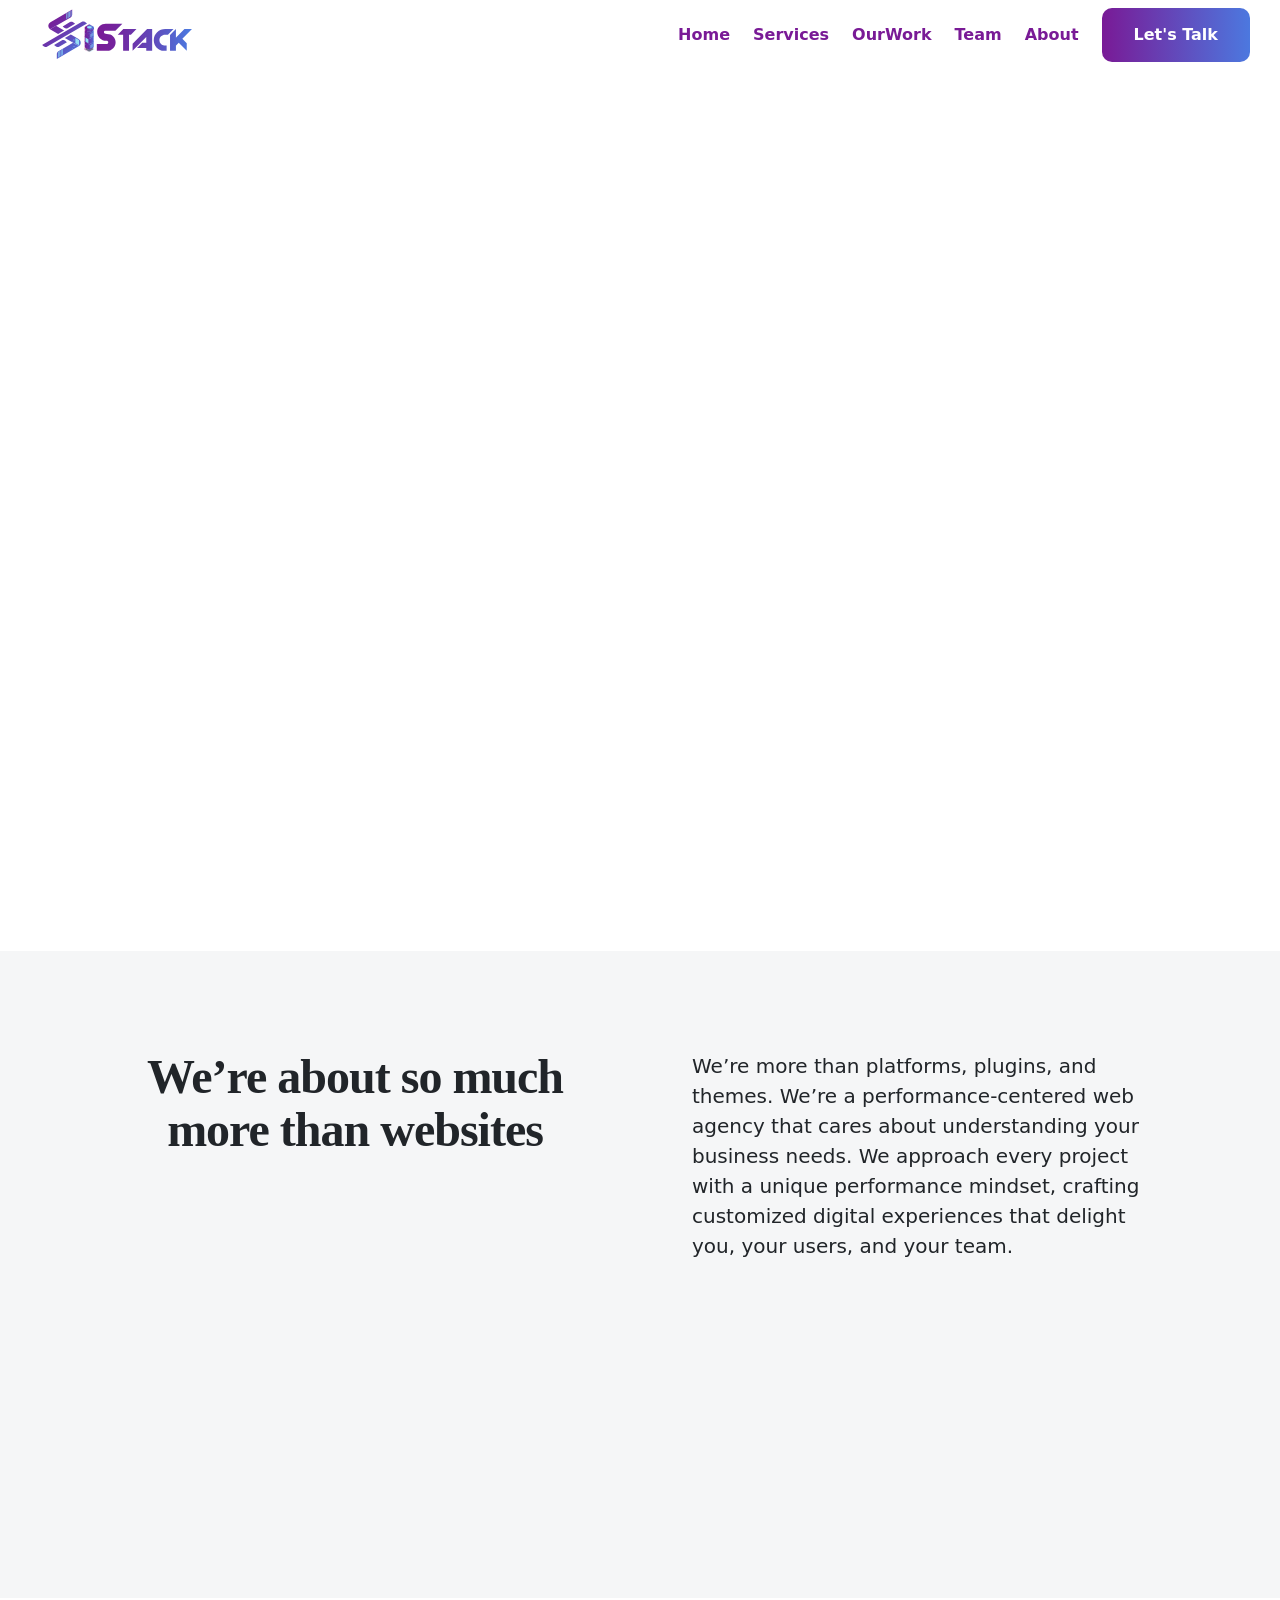
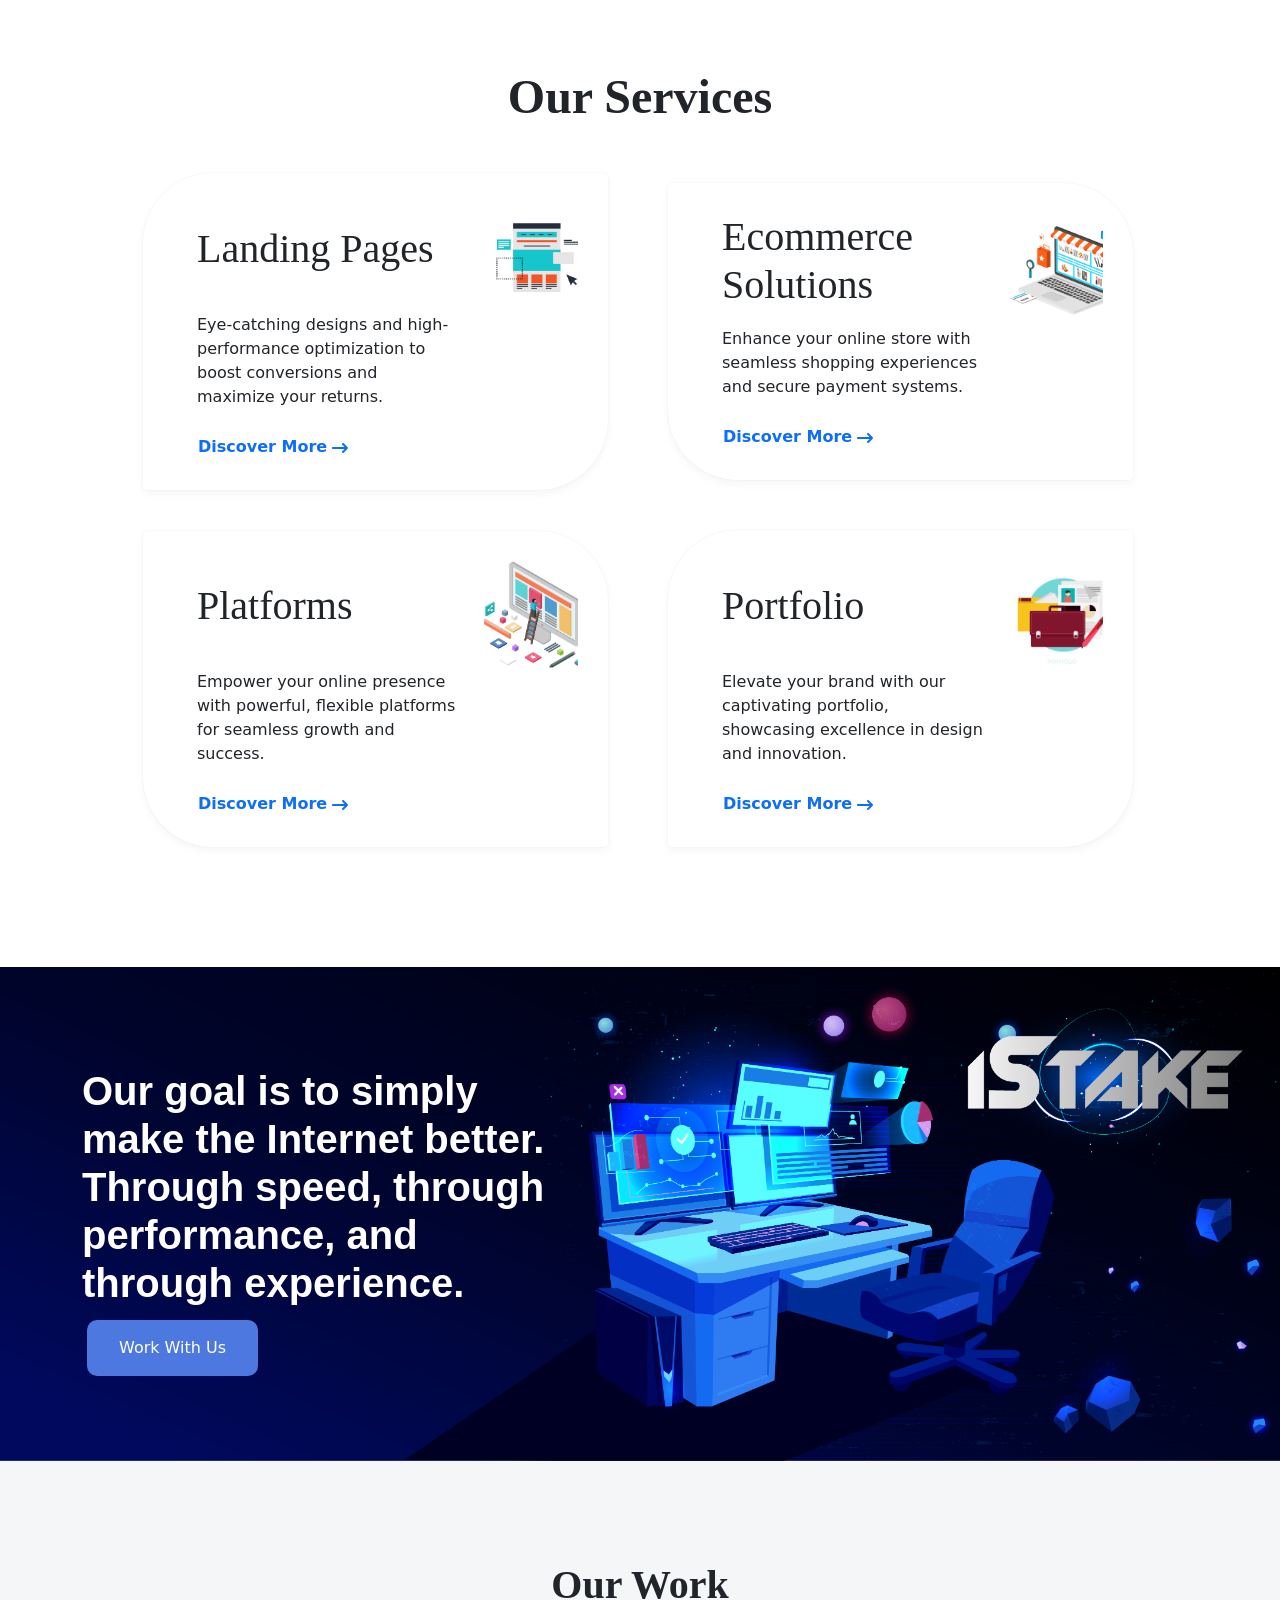
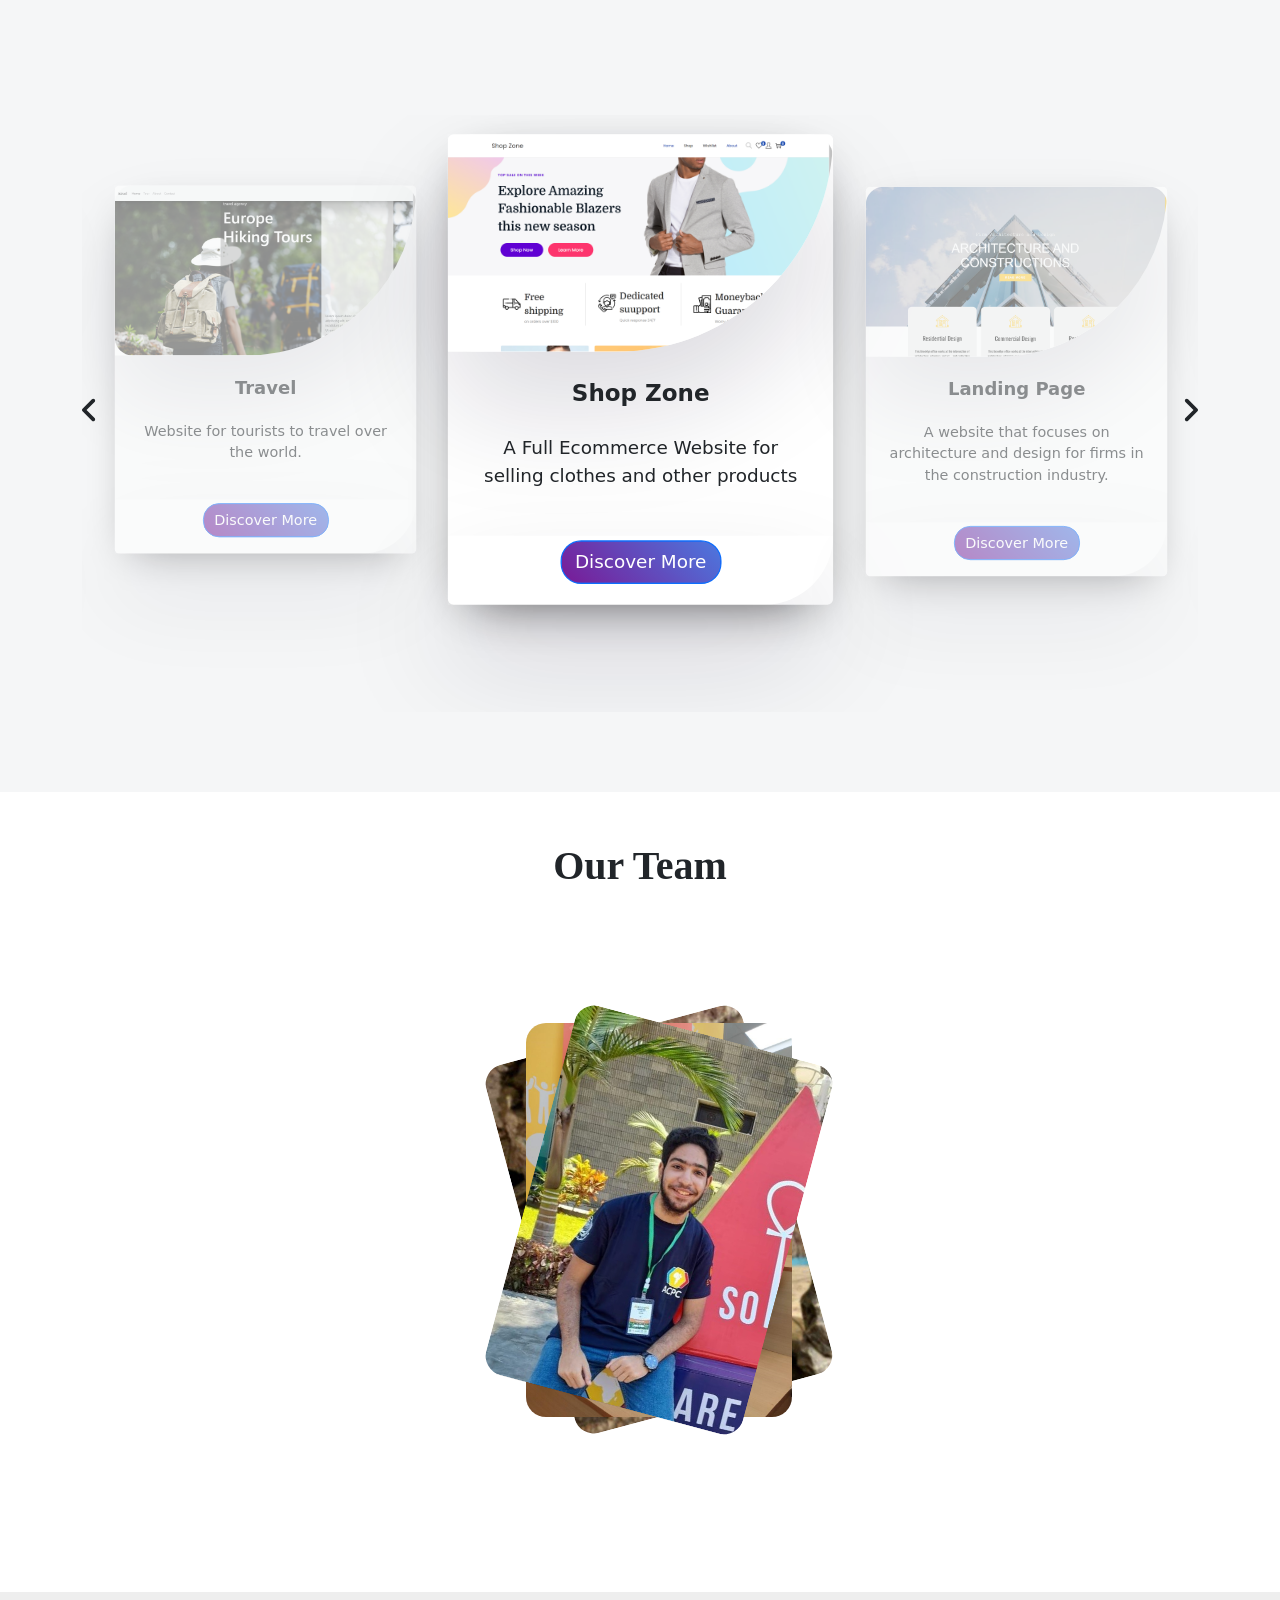
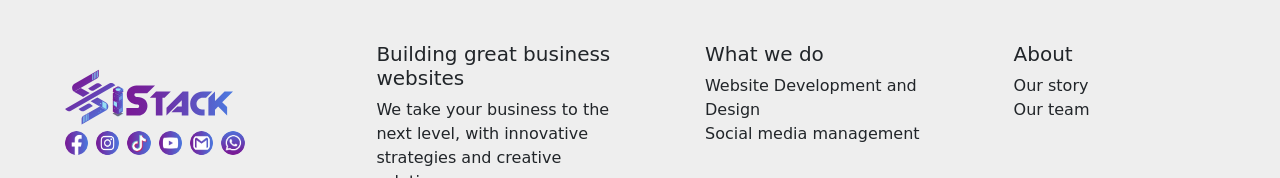
==== commit 866203e5: "AddNewPhoto" ====
--- a/index.html
+++ b/index.html
@@ -20,7 +20,7 @@
         5rem 80%
         ?    100%
     -->
-    <img src="Images/Background (2).svg" class="RightImageEdited" alt=""  >
+    <!-- <img src="Images/HOME.svg" class="RightImageEdited" alt=""  > -->
     <nav class="nav nav-bar" style="position: revert;">
         <div class="barbar"></div>
             <div class="row">
@@ -46,7 +46,7 @@
 
     <!-- First Section -->
     <section class="FirstSection" style="padding-top: 70px; " >
-        <div class="container FirstContainer">
+        <div class="FirstContainer">
             <div class="row">
                 <div class="col-lg-6 RightSideText" style="position: relative;" data-aos="fade-right">
                     <img src="Images/text background.svg" style="opacity: 20%; position: absolute;z-index: -1;" alt="">
@@ -64,17 +64,18 @@
                         editorial tooling from iStack.
                     </h5>
                     
-                    <div>
-                        <button class="LearnBtn">Contact Us</button>
+                    <div style="display: flex;
+                    justify-content: center;">
+                        <button class="LearnBtn" style="font-size: 14px;">Contact Us</button>
                         <button class="LearnBtn">Portfolio</button>
                     </div>
                     
 
                 </div>
                 <div class="col-lg-6 RightImage" style="display: flex;justify-content: center; 
-                align-items: center;" >
+                align-items: center;" data-aos="fade-left" >
                 <!-- data-aos="fade-left" -->
-                    <img  src="Images/brand.png" width="70%" alt="">
+                    <img  src="Images/HOME.svg" width="100%" alt="">
                 </div>
                 <div class="col-lg-12 BrandContainer">
                     <div class="row">
--- a/style.css
+++ b/style.css
@@ -78,16 +78,17 @@
     padding-left: 15px;
 }
 .RightNav ul li a{
-    transition: all .1s linear;
+    transition: all .2s linear;
     font-size: 16px;
     text-decoration: none;
+    color: white;
     color: #607d8b;
-    color: white;
+    color: #791A96;
     font-weight: 600;
     
 }
 .RightNav ul li:hover a{
-    color: #a8aebd;
+    color: #4C78DF;
 }
 .RightNav ul li button{
     padding: 15px 32px 15px 32px;
@@ -126,6 +127,12 @@
     min-height: 700px;
     z-index: 10;
 }
+.FirstContainer{
+    margin: 0;
+    padding: 0;
+    padding-left: 43px;
+    padding-right: 43px;
+}
 .RightSideText{
     display: flex;
     justify-content: center;
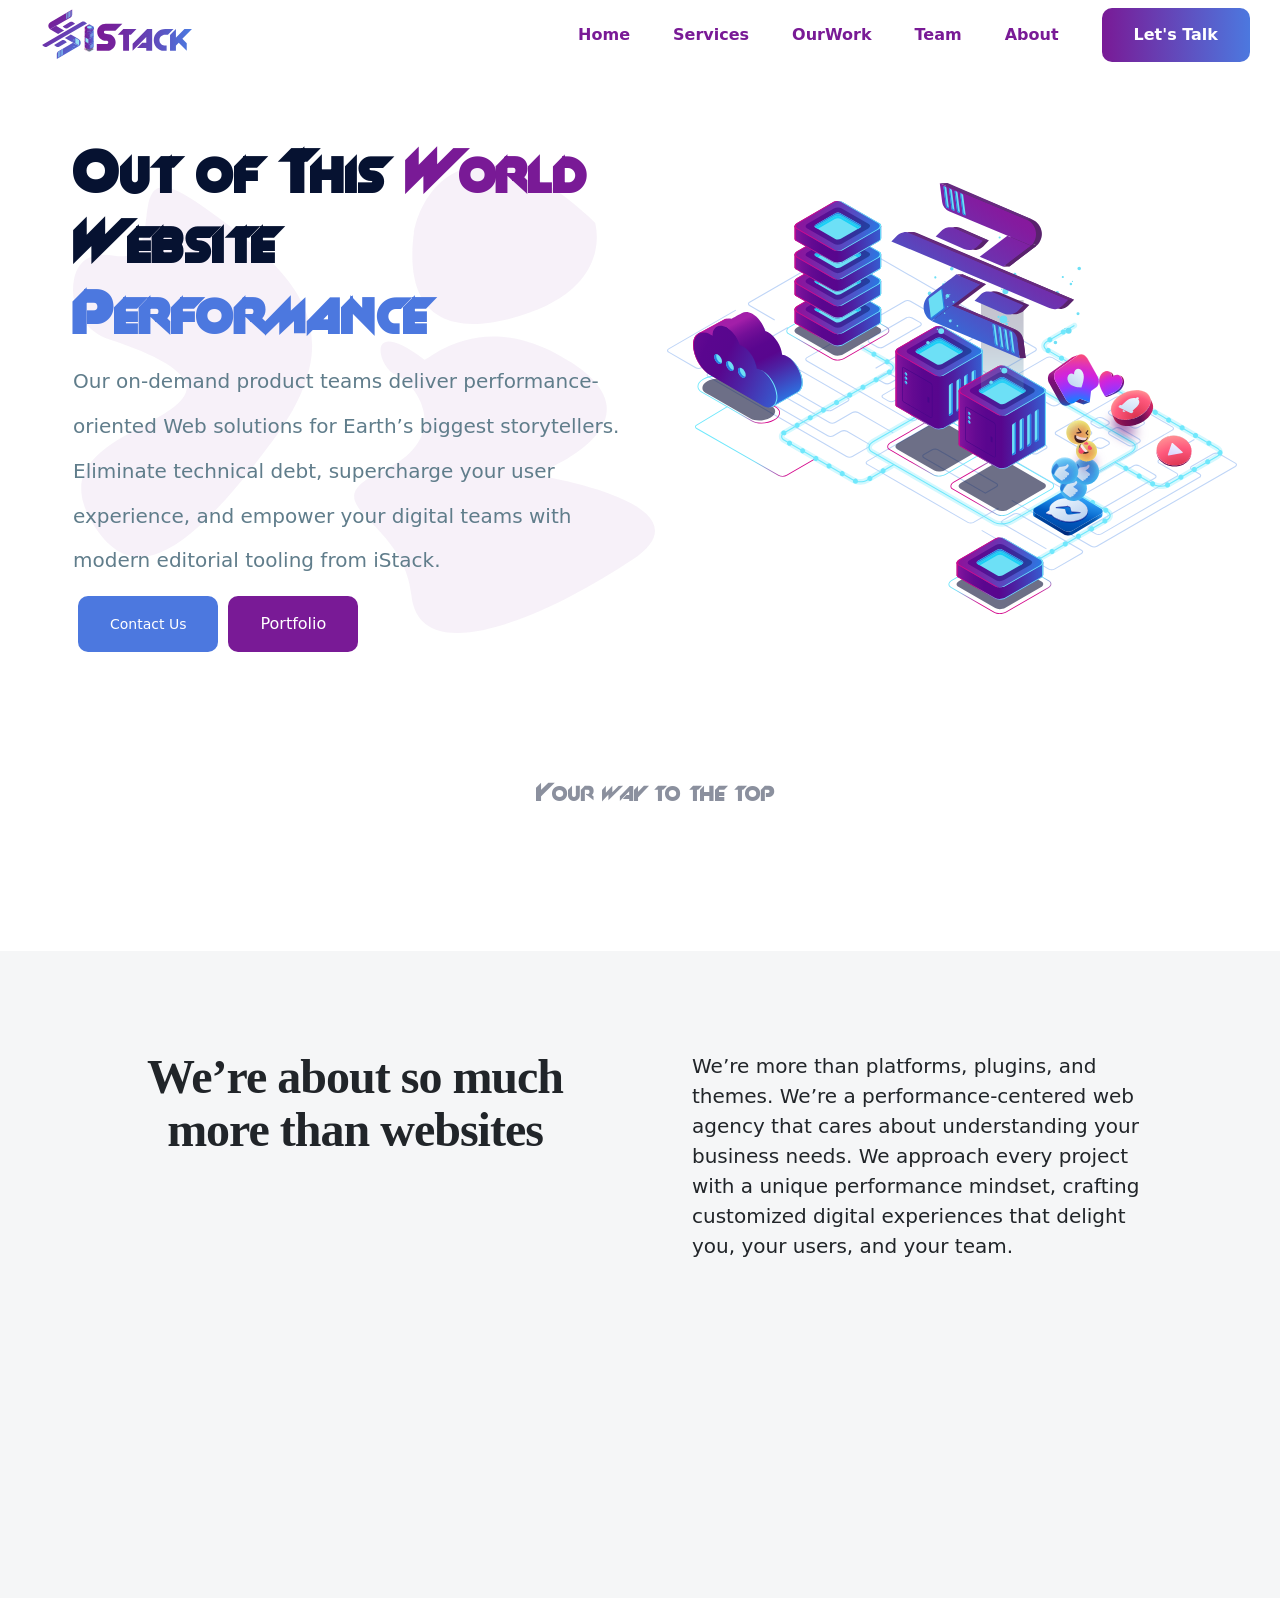
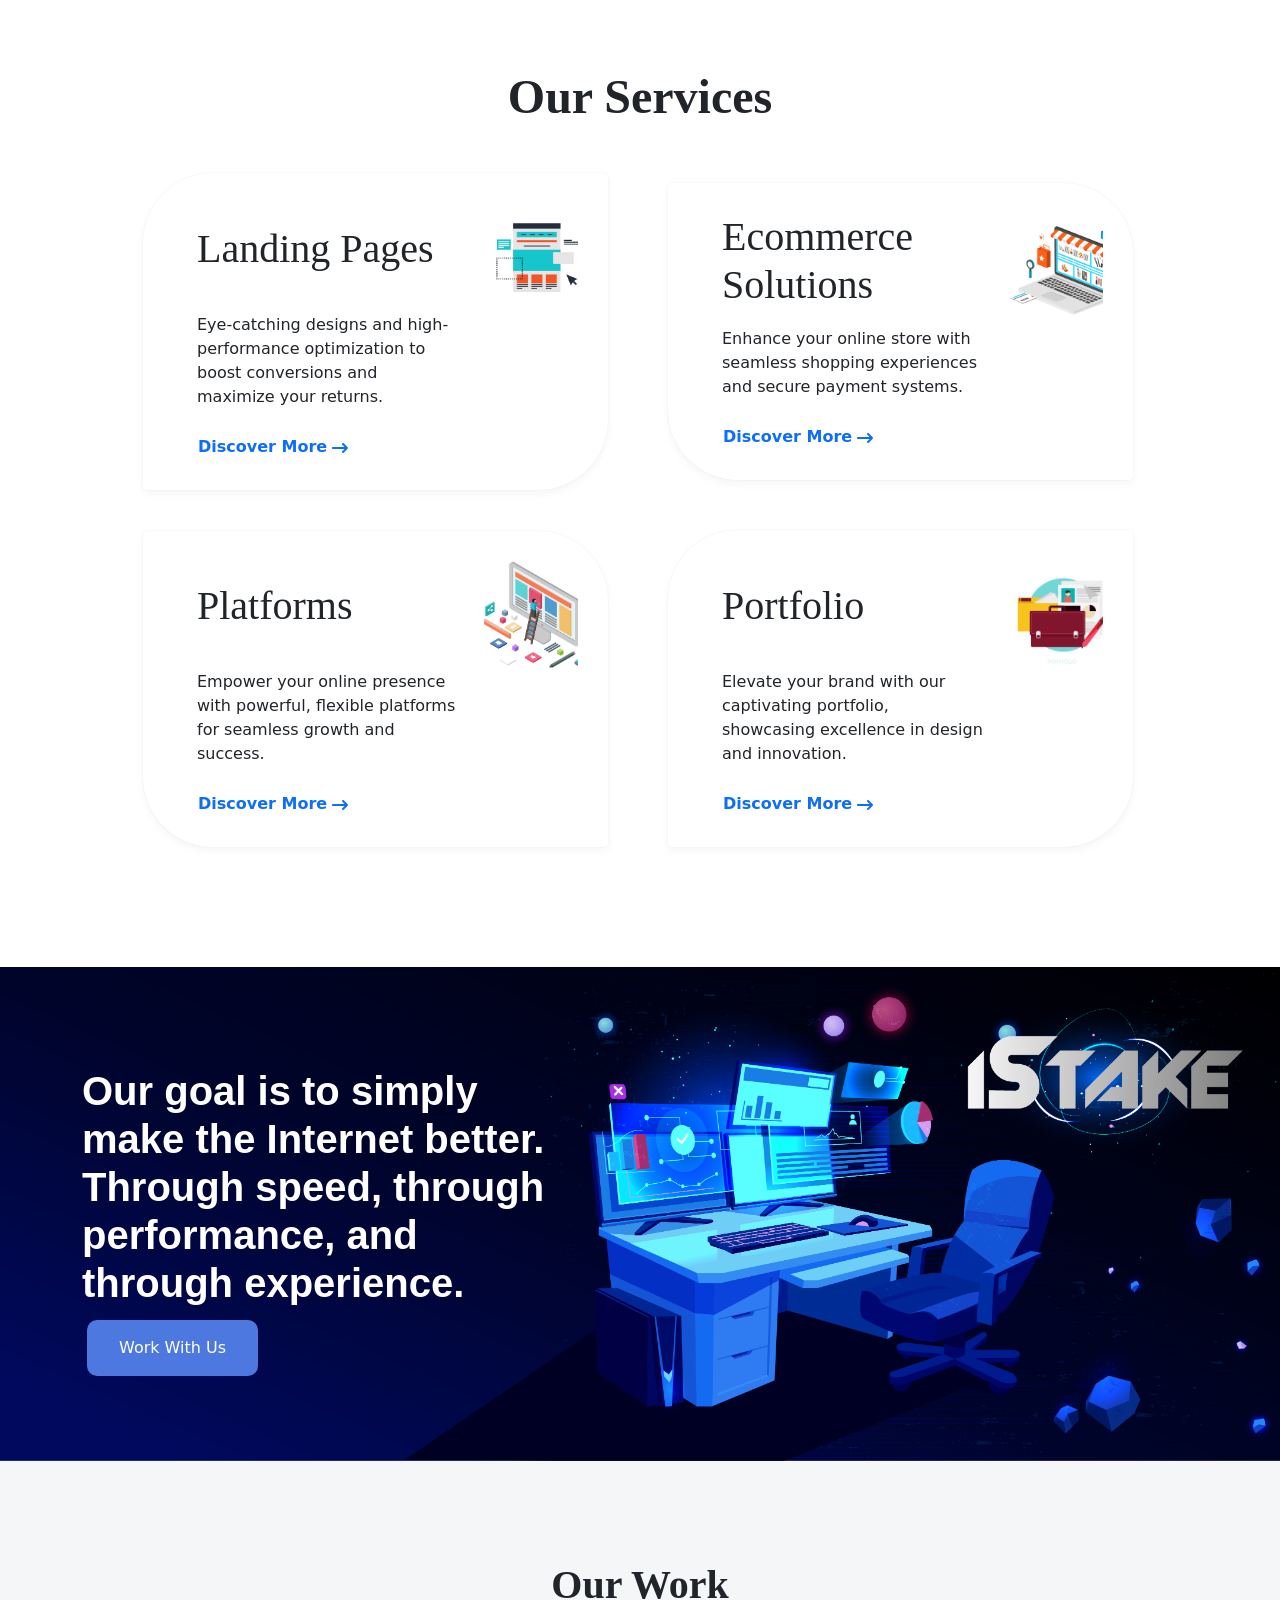
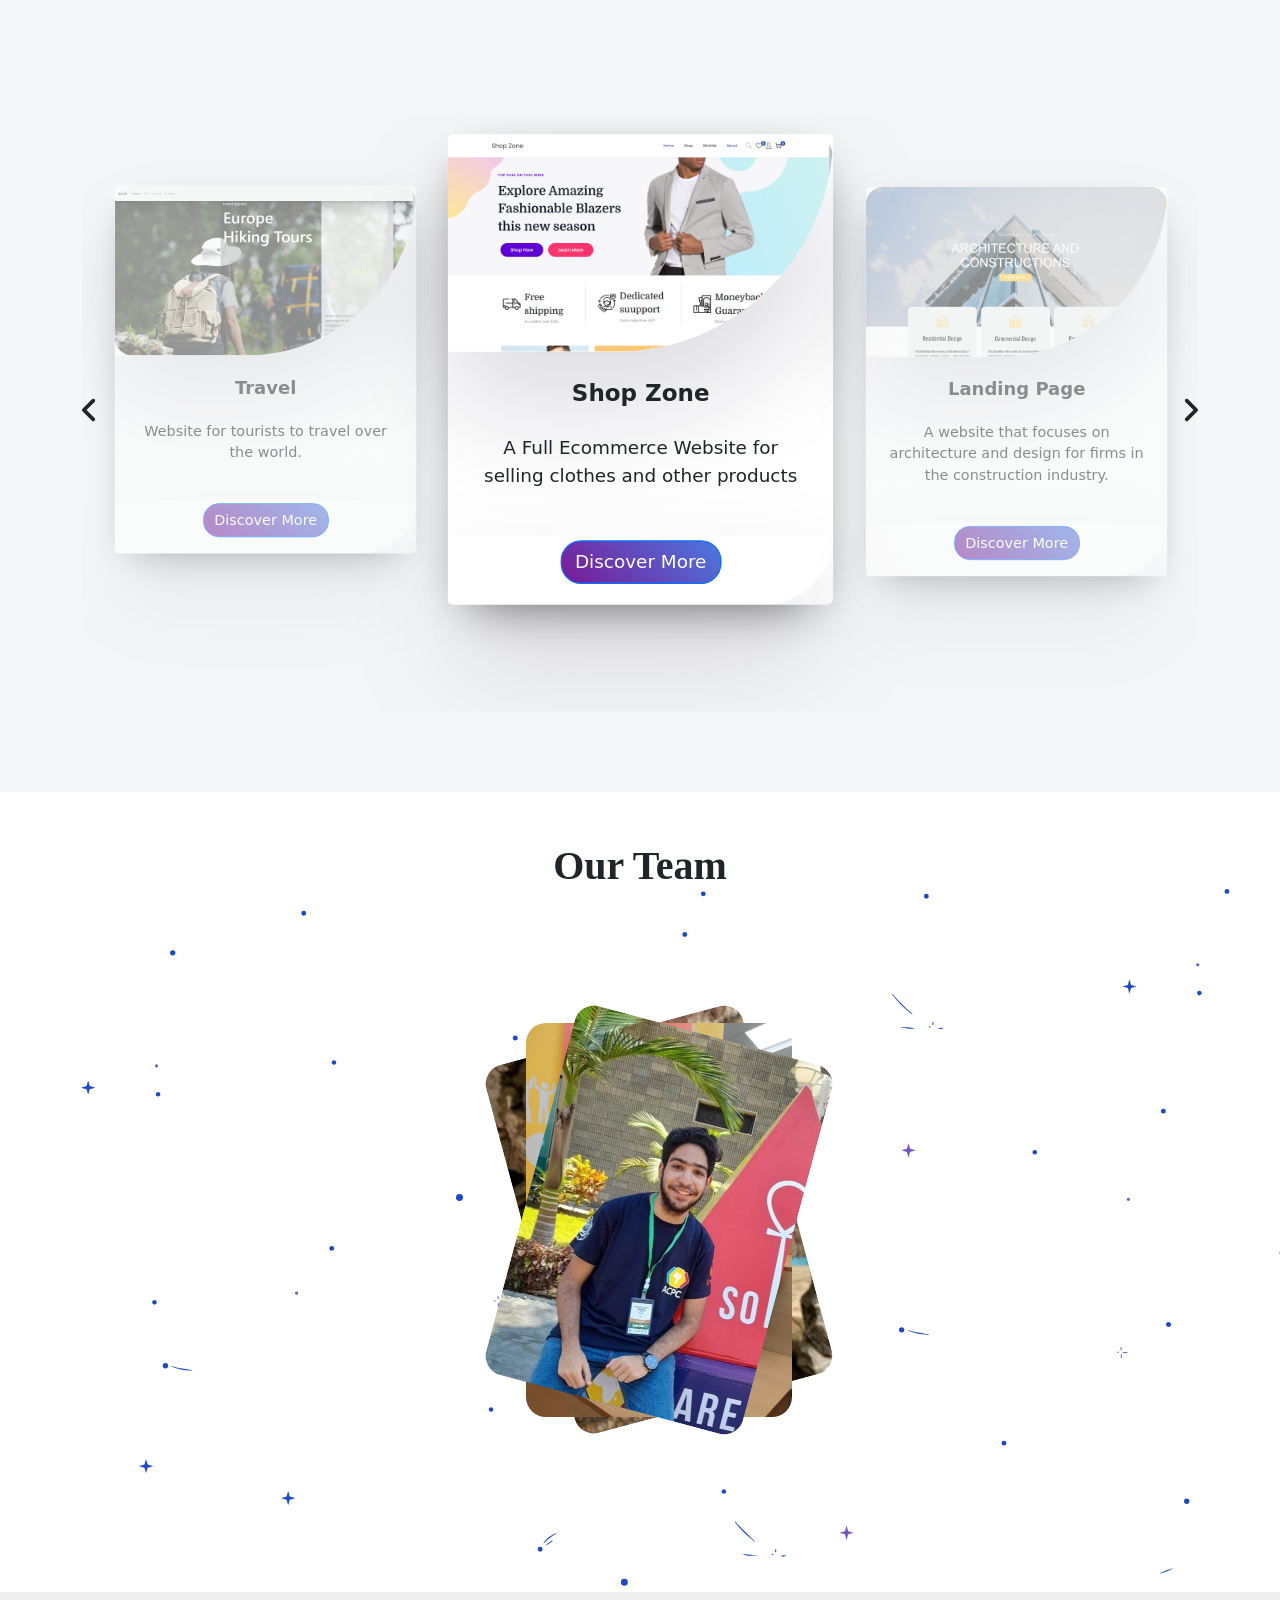
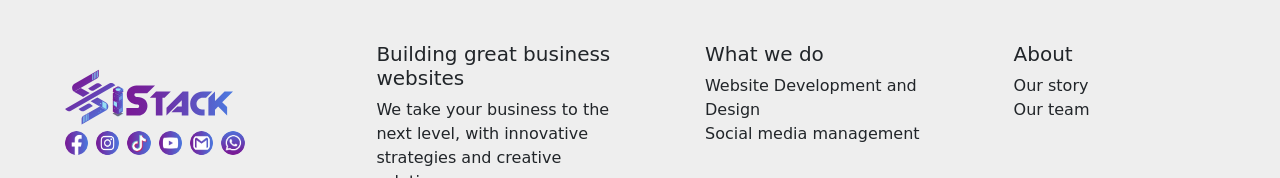
==== commit d7050261: "AddLinksProjects" ====
--- a/index.html
+++ b/index.html
@@ -315,10 +315,10 @@
                                                 padding-bottom: 18px;
                                                 padding-top: 4px;
                                             ">
-                                                <button class="btn btn-primary" style="
+                                                <a href="https://dev-shop-zone.pantheonsite.io/" class="btn btn-primary" style="
                                                 background-image: linear-gradient(45deg, #791a96,#4C78DF);
                                                 border-radius: 18px;
-                                            ">Discover More</button>
+                                            ">Discover More</a>
                                         </div>
                                     </div>
                                     <div class="slider-card">
@@ -335,10 +335,10 @@
                                                 padding-bottom: 18px;
                                                 padding-top: 4px;
                                             ">
-                                                <button class="btn btn-primary" style="
+                                                <a href="https://kerolosaminfahmy.github.io/Template1-/" class="btn btn-primary" style="
                                                 background-image: linear-gradient(45deg, #791a96,#4C78DF);
                                                 border-radius: 18px;
-                                            ">Discover More</button>
+                                            ">Discover More</a>
                                         </div>
                                     </div>
                                     <div class="slider-card">
@@ -347,6 +347,63 @@
                                         </div>
                                         <h5 class="mb-0 text-center"><b>Elka2ed Platform</b></h5>
                                         <p class="text-center p-4">An Educational Platform for Students in High-School.</p>
+                                        <div class="col-lg-12" style="
+                                        display: flex;
+                                        justify-content: center;
+                                        align-items: center;
+                                        padding-bottom: 18px;
+                                        padding-top: 4px;
+                                    ">
+                                        <a href="http://anton123-001-site1.atempurl.com/" class="btn btn-primary" style="
+                                        background-image: linear-gradient(45deg, #791a96,#4C78DF);
+                                        border-radius: 18px;
+                                    ">Discover More</a>
+                                </div>
+                                    </div>
+                                    <div class="slider-card">
+                                        <div class="d-flex justify-content-center align-items-center mb-4">
+                                            <img src="Images/FeanScreen.png" alt="">
+                                        </div>
+                                        <h5 class="mb-0 text-center"><b>Fean</b></h5>
+                                        <p class="text-center p-4"> online menu of food for a restaurant It allows customers to view the menu items, prices, and descriptions.</p>
+                                        <div class="col-lg-12" style="
+                                        display: flex;
+                                        justify-content: center;
+                                        align-items: center;
+                                        padding-bottom: 18px;
+                                        padding-top: 4px;
+                                    ">
+                                        <a href="https://kerolosaminfahmy.github.io/Feane/" class="btn btn-primary" style="
+                                        background-image: linear-gradient(45deg, #791a96,#4C78DF);
+                                        border-radius: 18px;
+                                    ">Discover More</a>
+                                </div>
+                                    </div>
+                                    <div class="slider-card">
+                                        <div class="d-flex justify-content-center align-items-center mb-4">
+                                            <img src="Images/CleaningScreen.png" alt="">
+                                        </div>
+                                        <h5 class="mb-0 text-center"><b>Cleaning company</b></h5>
+                                        <p class="text-center p-4">A website for Booking cleaning services in USA.</p>
+                                        <div class="col-lg-12" style="
+                                        display: flex;
+                                        justify-content: center;
+                                        align-items: center;
+                                        padding-bottom: 18px;
+                                        padding-top: 4px;
+                                    ">
+                                        <a href="http://samanthas5starcleaning.com/" class="btn btn-primary" style="
+                                        background-image: linear-gradient(45deg, #791a96,#4C78DF);
+                                        border-radius: 18px;
+                                    ">Discover More</a>
+                                </div>
+                                    </div>
+                                    <div class="slider-card">
+                                        <div class="d-flex justify-content-center align-items-center mb-4">
+                                            <img src="Images/CinmaHub.png" alt="">
+                                        </div>
+                                        <h5 class="mb-0 text-center"><b>Cinema-Hub</b></h5>
+                                        <p class="text-center p-4">A Full-Stack Project for watching Movies and series.</p>
                                         <div class="col-lg-12" style="
                                         display: flex;
                                         justify-content: center;
@@ -362,10 +419,10 @@
                                     </div>
                                     <div class="slider-card">
                                         <div class="d-flex justify-content-center align-items-center mb-4">
-                                            <img src="Images/FeanScreen.png" alt="">
-                                        </div>
-                                        <h5 class="mb-0 text-center"><b>Fean</b></h5>
-                                        <p class="text-center p-4"> online menu of food for a restaurant It allows customers to view the menu items, prices, and descriptions.</p>
+                                            <img src="Images/AnimeScreen.png" alt="">
+                                        </div>
+                                        <h5 class="mb-0 text-center"><b>Anime Store</b></h5>
+                                        <p class="text-center p-4">An online platform that allows customers to choose from a wide range of products.</p>
                                         <div class="col-lg-12" style="
                                         display: flex;
                                         justify-content: center;
@@ -381,10 +438,10 @@
                                     </div>
                                     <div class="slider-card">
                                         <div class="d-flex justify-content-center align-items-center mb-4">
-                                            <img src="Images/CleaningScreen.png" alt="">
-                                        </div>
-                                        <h5 class="mb-0 text-center"><b>Cleaning company</b></h5>
-                                        <p class="text-center p-4">A website for Booking cleaning services in USA.</p>
+                                            <img src="Images/Travel.png" alt="">
+                                        </div>
+                                        <h5 class="mb-0 text-center"><b>Travel</b></h5>
+                                        <p class="text-center p-4">Website for tourists to travel over the world.</p>
                                         <div class="col-lg-12" style="
                                         display: flex;
                                         justify-content: center;
@@ -392,67 +449,10 @@
                                         padding-bottom: 18px;
                                         padding-top: 4px;
                                     ">
-                                        <button class="btn btn-primary" style="
+                                        <a href="https://atn20222.github.io/Traveling/" class="btn btn-primary" style="
                                         background-image: linear-gradient(45deg, #791a96,#4C78DF);
                                         border-radius: 18px;
-                                    ">Discover More</button>
-                                </div>
-                                    </div>
-                                    <div class="slider-card">
-                                        <div class="d-flex justify-content-center align-items-center mb-4">
-                                            <img src="Images/CinmaHub.png" alt="">
-                                        </div>
-                                        <h5 class="mb-0 text-center"><b>Cinema-Hub</b></h5>
-                                        <p class="text-center p-4">A Full-Stack Project for watching Movies and series.</p>
-                                        <div class="col-lg-12" style="
-                                        display: flex;
-                                        justify-content: center;
-                                        align-items: center;
-                                        padding-bottom: 18px;
-                                        padding-top: 4px;
-                                    ">
-                                        <button class="btn btn-primary" style="
-                                        background-image: linear-gradient(45deg, #791a96,#4C78DF);
-                                        border-radius: 18px;
-                                    ">Discover More</button>
-                                </div>
-                                    </div>
-                                    <div class="slider-card">
-                                        <div class="d-flex justify-content-center align-items-center mb-4">
-                                            <img src="Images/AnimeScreen.png" alt="">
-                                        </div>
-                                        <h5 class="mb-0 text-center"><b>Anime Store</b></h5>
-                                        <p class="text-center p-4">An online platform that allows customers to choose from a wide range of products.</p>
-                                        <div class="col-lg-12" style="
-                                        display: flex;
-                                        justify-content: center;
-                                        align-items: center;
-                                        padding-bottom: 18px;
-                                        padding-top: 4px;
-                                    ">
-                                        <button class="btn btn-primary" style="
-                                        background-image: linear-gradient(45deg, #791a96,#4C78DF);
-                                        border-radius: 18px;
-                                    ">Discover More</button>
-                                </div>
-                                    </div>
-                                    <div class="slider-card">
-                                        <div class="d-flex justify-content-center align-items-center mb-4">
-                                            <img src="Images/Travel.png" alt="">
-                                        </div>
-                                        <h5 class="mb-0 text-center"><b>Travel</b></h5>
-                                        <p class="text-center p-4">Website for tourists to travel over the world.</p>
-                                        <div class="col-lg-12" style="
-                                        display: flex;
-                                        justify-content: center;
-                                        align-items: center;
-                                        padding-bottom: 18px;
-                                        padding-top: 4px;
-                                    ">
-                                        <button class="btn btn-primary" style="
-                                        background-image: linear-gradient(45deg, #791a96,#4C78DF);
-                                        border-radius: 18px;
-                                    ">Discover More</button>
+                                    ">Discover More</a>
                                 </div>
                                     </div>
                                 </div>
--- a/style.css
+++ b/style.css
@@ -75,7 +75,7 @@
     display: contents;
 }
 .RightNav ul li{
-    padding-left: 15px;
+    padding-left: 35px;
 }
 .RightNav ul li a{
     transition: all .2s linear;
--- a/team.css
+++ b/team.css
@@ -1,6 +1,16 @@
 .TeamSection{
     padding-top: 50px;
     padding-bottom: 50px;
+    background-image: url(Images/stars-background.svg);
+    animation:  move-stars 240s linear infinite;
+}
+@keyframes move-stars {
+    0% {
+        background-position: 0 0;
+    }
+    100% {
+        background-position: -1920px 0;
+    }
 }
 .TeamSection .container .row div h1{
     font-weight: 800;
--- a/responsive.css
+++ b/responsive.css
@@ -5,30 +5,13 @@
     }
 }
 
-@media (max-width:1220px) {
-    .RightNav ul li{
-        padding-left: 8px;
-    }
-}
-@media (max-width:1200px) {
-    .RightImage img{
-        display: none;
-    }
-}
+
 
 @media (max-width:1177px) {
     .RightImage img{
         display: block;
     }
-    .RightImageEdited {
-        display: none;
-    }
-    .RightNav ul li {
-        padding-left: 15px;
-    }
-    .RightNav ul li a{
-        color: #607d8b !important;
-    }
+
 }
 @media (max-width:1100px){
     .GoalSection .container .row{
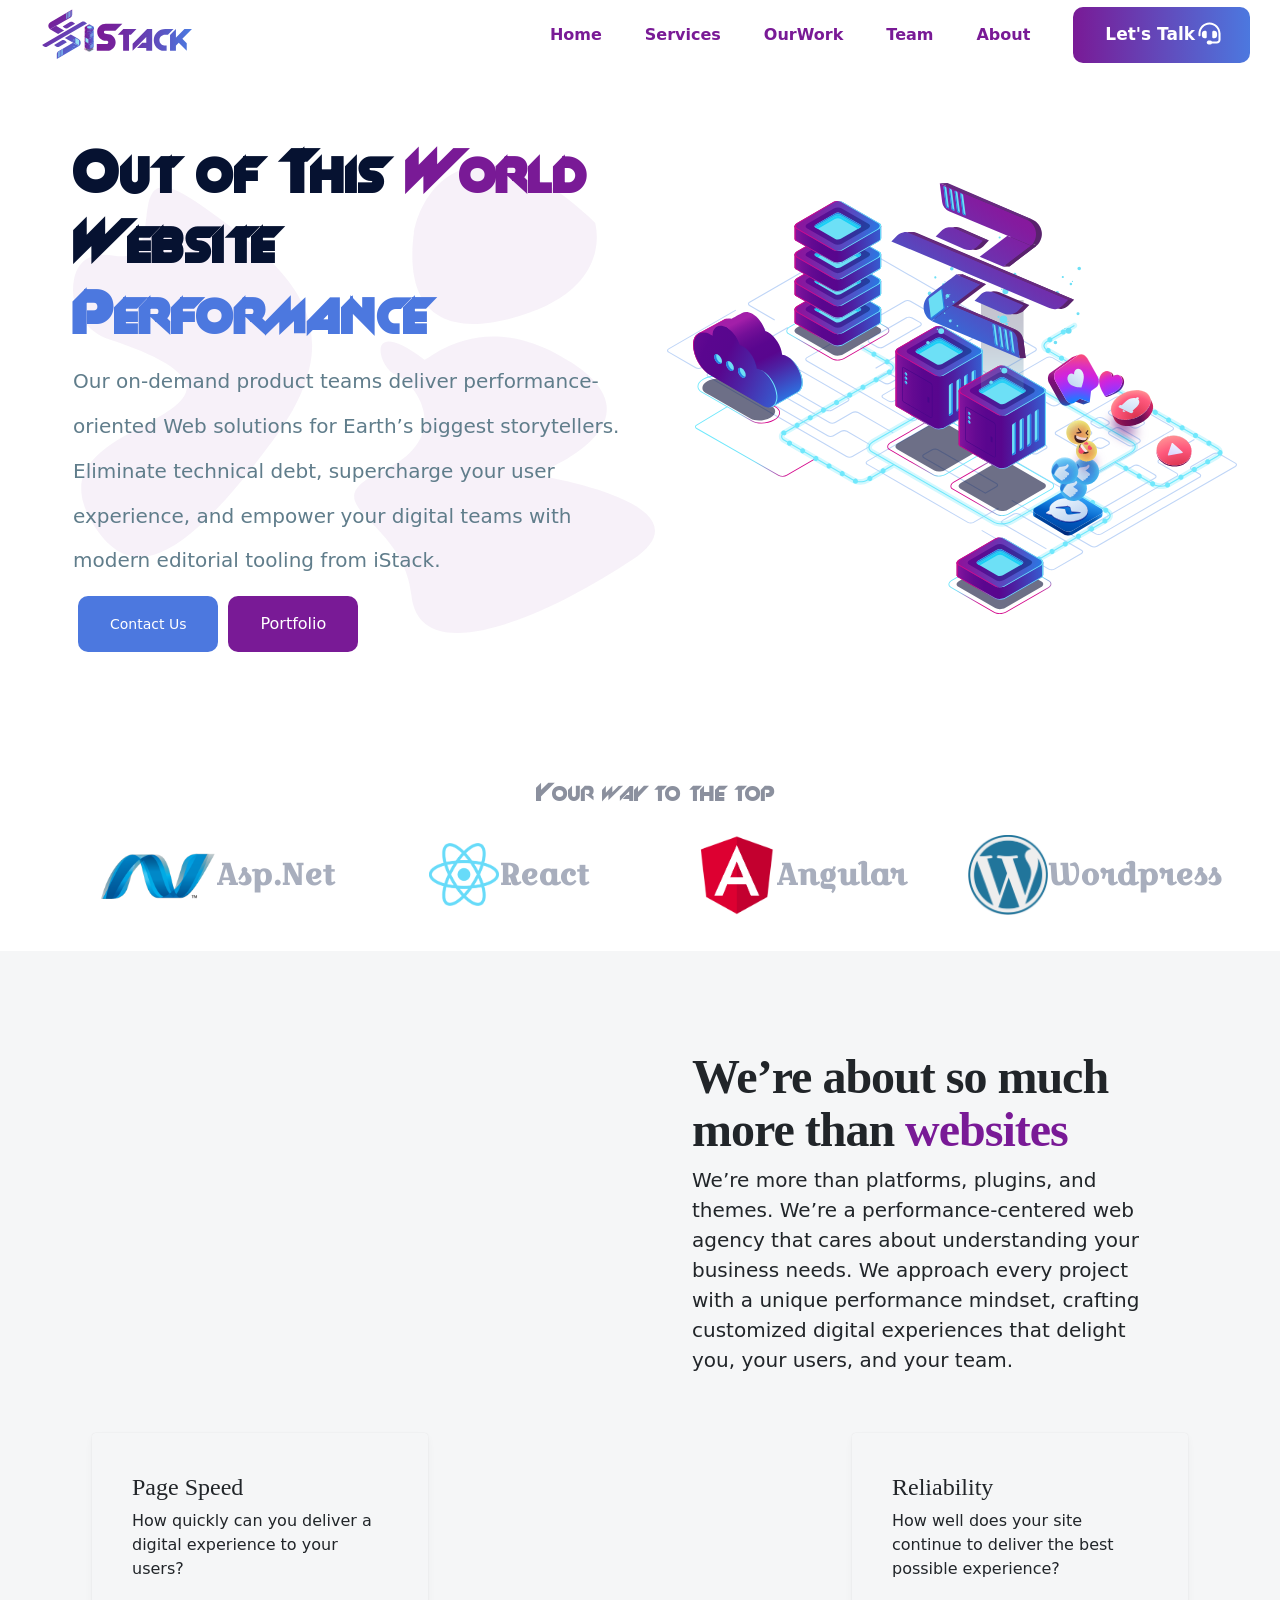
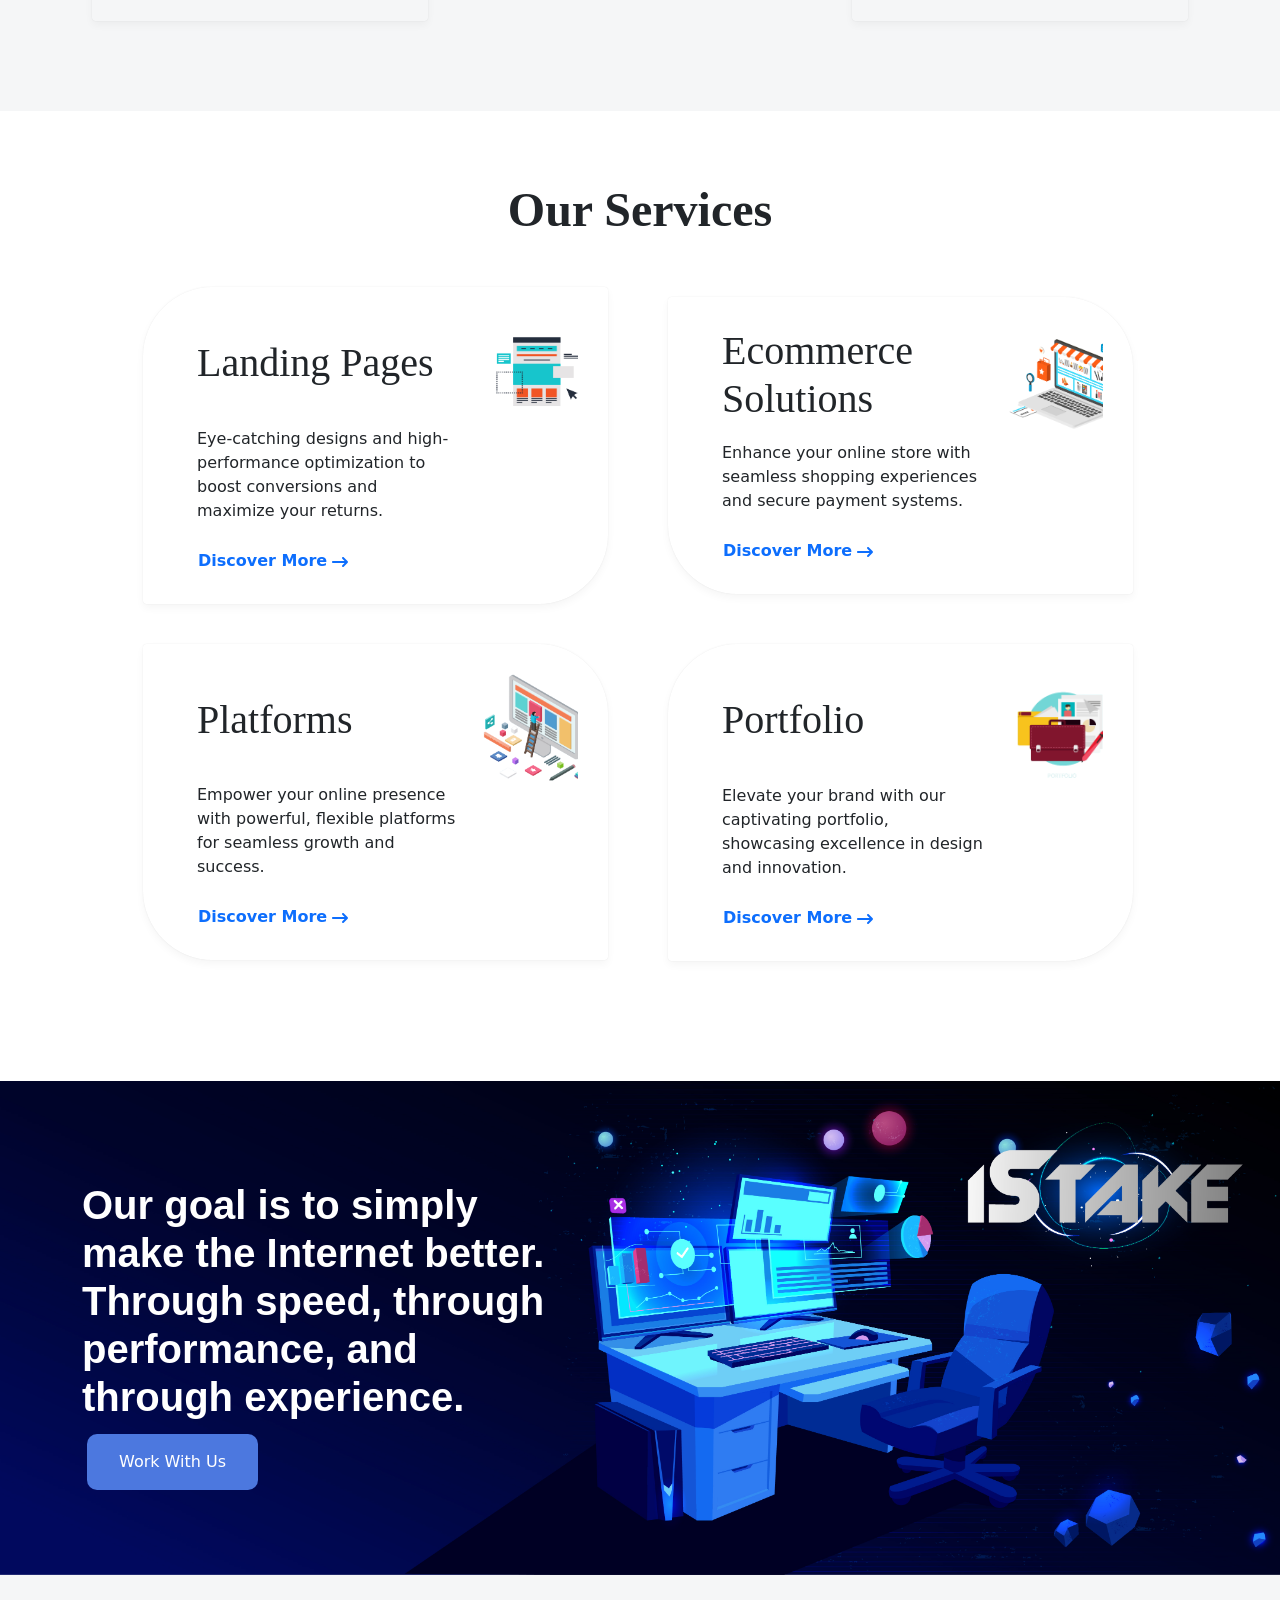
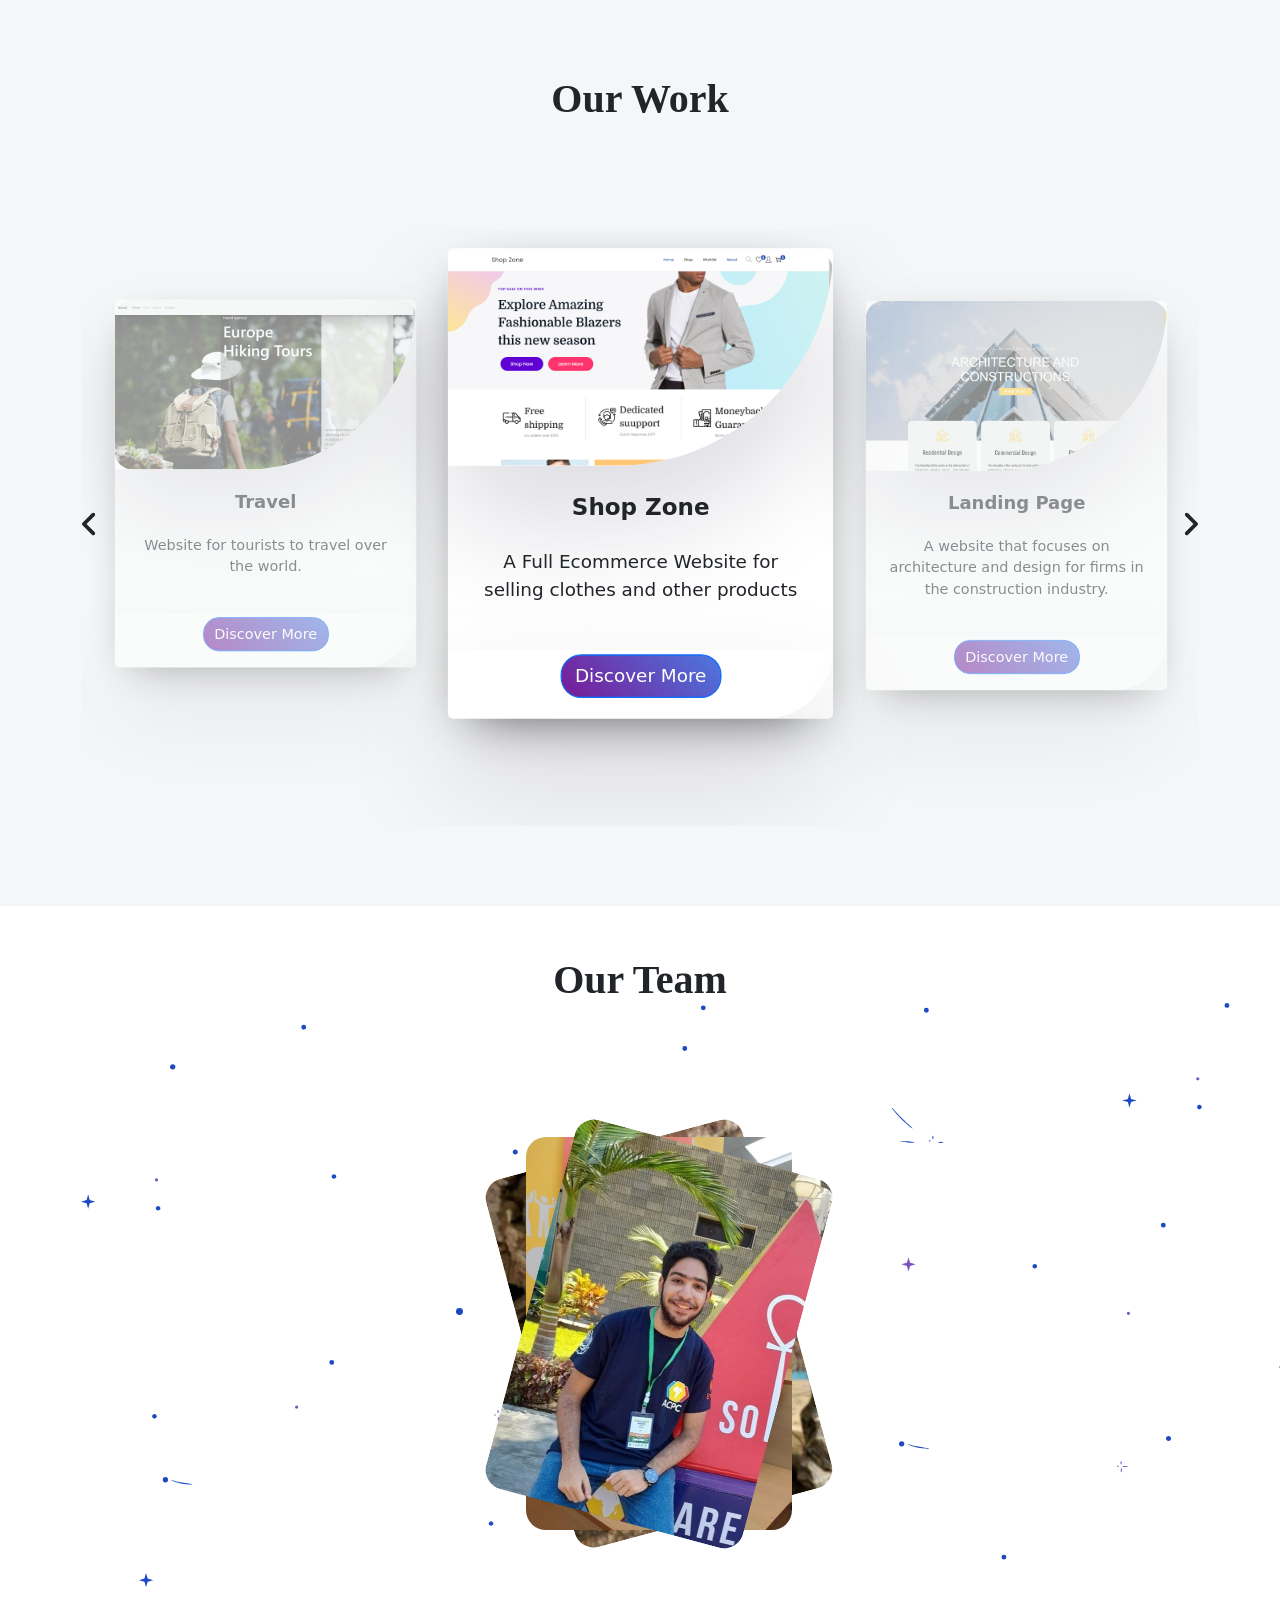
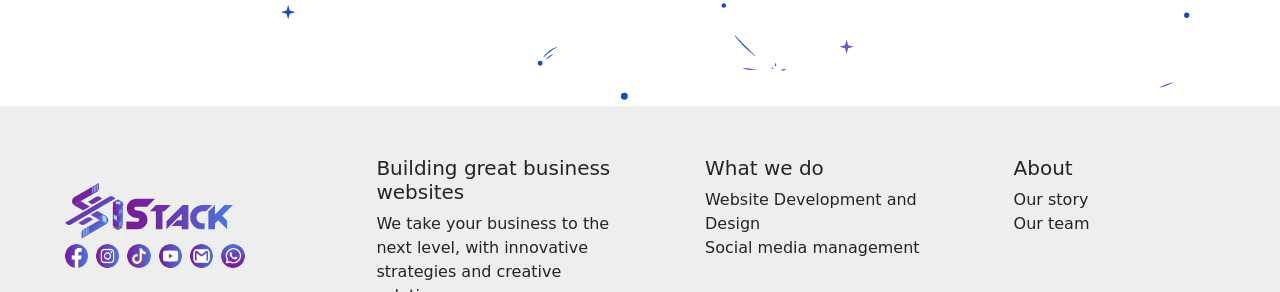
==== commit d494a87b: "AnimatedLoading" ====
--- a/index.html
+++ b/index.html
@@ -16,6 +16,10 @@
     
 </head>
 <body>
+
+    <div class="loading">
+        <img src="Images/StackAnimation.gif" alt="">
+    </div>
     <!-- 
         5rem 80%
         ?    100%
@@ -34,11 +38,11 @@
                 z-index: 162;">
                     <ul class="list-unstyled">
                         <li class="list-inline-item"><a href="">Home</a></li>
-                        <li class="list-inline-item"><a href="">Services</a> </li>
-                        <li class="list-inline-item"><a href="">OurWork</a> </li>
-                        <li class="list-inline-item"><a href=""> Team</a></li>
+                        <li class="list-inline-item"><a href="#Services">Services</a> </li>
+                        <li class="list-inline-item"><a href="#OurWork">OurWork</a> </li>
+                        <li class="list-inline-item"><a href="#Team"> Team</a></li>
                         <li class="list-inline-item"><a href="">About</a> </li>
-                        <li class="list-inline-item"><button class="btn btn-primary">Let's Talk</button> </li>
+                        <li class="list-inline-item"><button class="btn btn-primary TalkBtn">Let's Talk <i class="fa-solid fa-headset"></i></button> </li>
                     </ul>
                 </div>
             </div>
@@ -111,7 +115,7 @@
         </div>
 
     </section>
-    <div data-aos="fade-down" style="width: 100%; display: flex; justify-content: center;align-items: start; position: relative;">
+    <div data-aos="fade-down" style="display: none !important; width: 100%; display: flex; justify-content: center;align-items: start; position: relative;">
         <img src="Images/UnderLine.png" width="50%" alt="" style="position: absolute; top: -55px;z-index: 1;">
         <img src="Images/UnderLine.png" width="50%" alt="" style="position: absolute; top: -55px; left: 50%; z-index: 1;">
     </div>
@@ -119,11 +123,12 @@
         <div class="container">
             <div class="row">
                 <div class="col-lg-6 WeAreLeft">
+
+                </div>
+                <div class="col-lg-6 WeAreRight">
                     <h1>
-                        We’re about so much <br> more than websites
+                        We’re about so much <br> more than <span> websites</span>
                     </h1>
-                </div>
-                <div class="col-lg-6 WeAreRight">
                     <h5>
                         We’re more than platforms, plugins, 
                         and themes. We’re a performance-centered 
@@ -165,13 +170,13 @@
             </div>
         </div>
 
-        <div data-aos="fade-up"  style="width: 100%; display: flex; justify-content: center;align-items: start; position: relative;">
+        <div data-aos="fade-up"  style="display: none !important; width: 100%; display: flex; justify-content: center;align-items: start; position: relative;">
             <img src="Images/UnderLine.png" width="50%" alt="" style="transform: rotate(180deg); position: absolute; bottom: -130px;z-index: 1;">
             <img src="Images/UnderLine.png" width="50%" alt="" style="transform: rotate(180deg); position: absolute; bottom: -130px; right: 50%; z-index: 1;">
         </div>
     </section>
 
-    <section class="ServicesSection">
+    <section id="Services" class="ServicesSection">
         <div class="container">
             <div class="row">
                 <div class="col-lg-12 ServicesHeader" style="padding: 20px;">
@@ -179,7 +184,7 @@
                 </div>
 
                 <div class="row" style="justify-content: center;">
-
+                    
                     <div class="col-lg-5 card CardsContainer ServicesCard">
                         <div class="container">
                             <div class="row">
@@ -196,8 +201,6 @@
                             </div>
                         </div>
                     </div>
-
-
                     <div class="col-lg-5 card CardsContainer ServicesCard">
                         <div class="container">
                             <div class="row">
@@ -289,7 +292,7 @@
 
 
 
-    <section class="OurWorkSection">
+    <section id="OurWork" class="OurWorkSection">
         <div class="container">
             <div class="row WorkCardsContainer">
                 <div class="col-lg-12 WorkHeader">
@@ -465,7 +468,11 @@
     </section> 
 
 
-    <section class="TeamSection">
+
+
+
+
+    <section id="Team" class="TeamSection">
         <div class="container">
 
 
--- a/style.css
+++ b/style.css
@@ -7,6 +7,20 @@
     position: relative;
     overflow-x: hidden;
 
+}
+.loading{
+    display: flex;
+    justify-content: center;
+    align-items: center;
+    position: fixed;
+    height: 100vh;
+    width: 100%;
+    z-index: 10000;
+    background-color: white;
+
+}
+.loading img{
+    width: 300px;
 }
 .container{
     overflow: hidden;
@@ -99,9 +113,12 @@
     /* background: #1d4ac4; */
     background-image: linear-gradient(90deg, #791A96, #4C78DF);
     font-weight: 600;
-    font-size: 16px;
+    font-size: 17px;
     transition: none !important;
     transition: all .3s linear;
+}
+.RightNav ul li button svg{
+    scale: 1.3;
 }
 .barbar{
     height: 5px;
@@ -268,15 +285,17 @@
 }
 
 
-.WeAreLeft h1{
+.WeAreRight h1{
     font-family: Cambria, Cochin, Georgia, Times, 'Times New Roman', serif;
     font-size: 3rem;
     font-weight: 600;
     letter-spacing: -1px;
     line-height: 1.1;
-}
-.WeAreRight{
-    /* padding-right: 100px; */
+    padding-left: 40px;
+    padding-right: 40px;
+}
+.WeAreRight h1 span{
+    color: #791A96;
 }
 
 .WeAreRight h5{
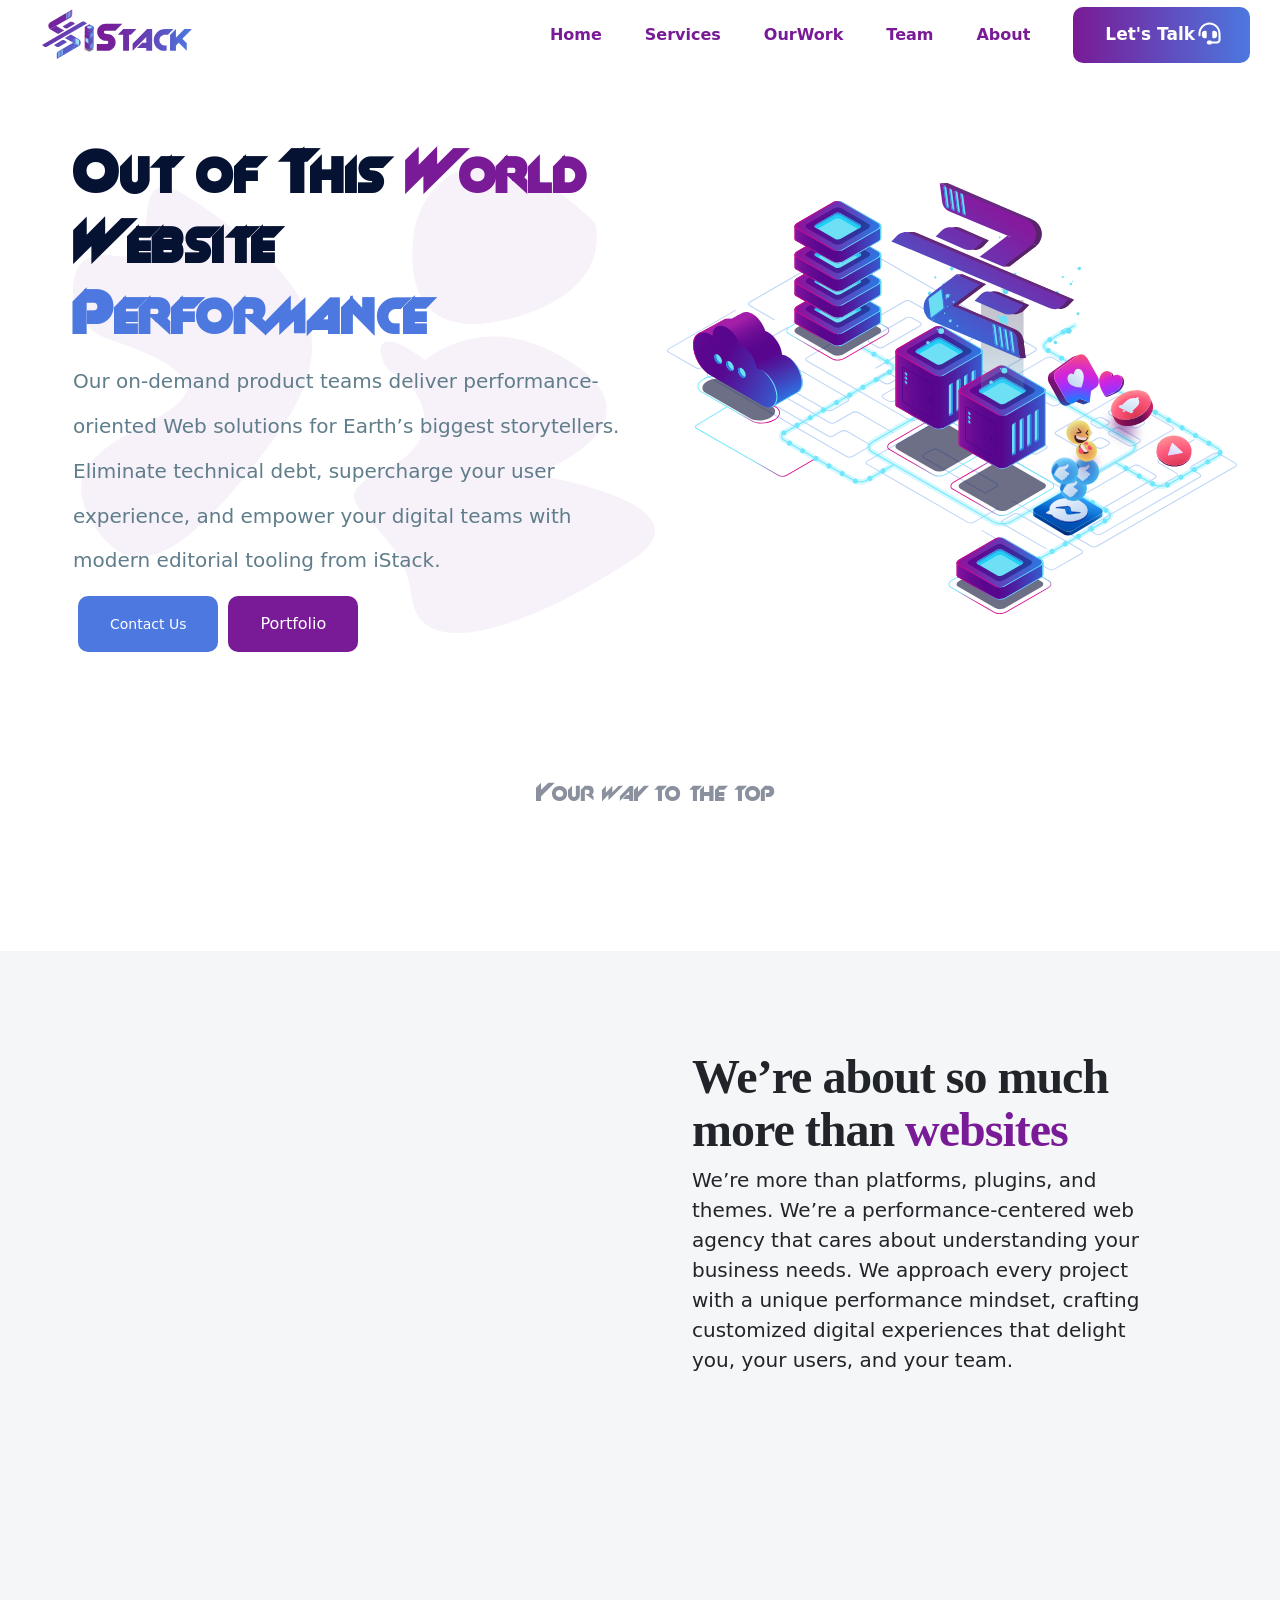
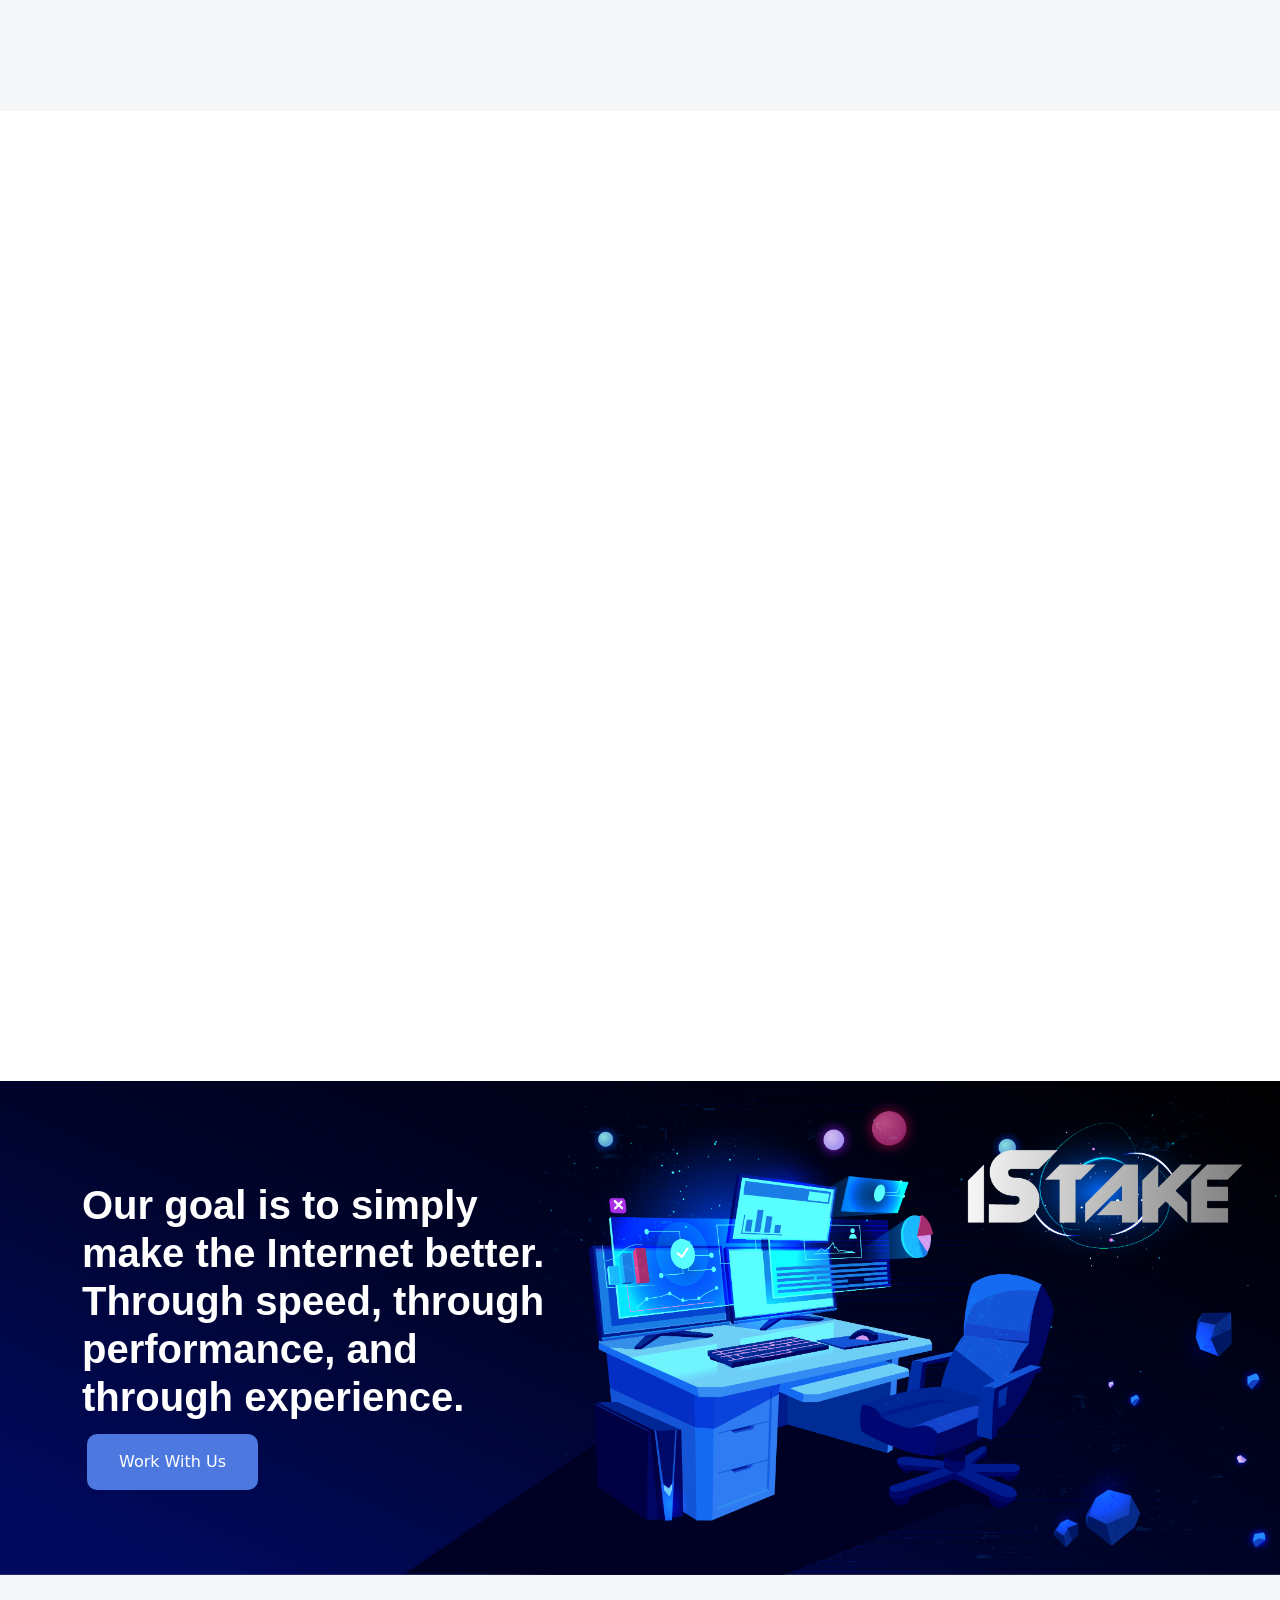
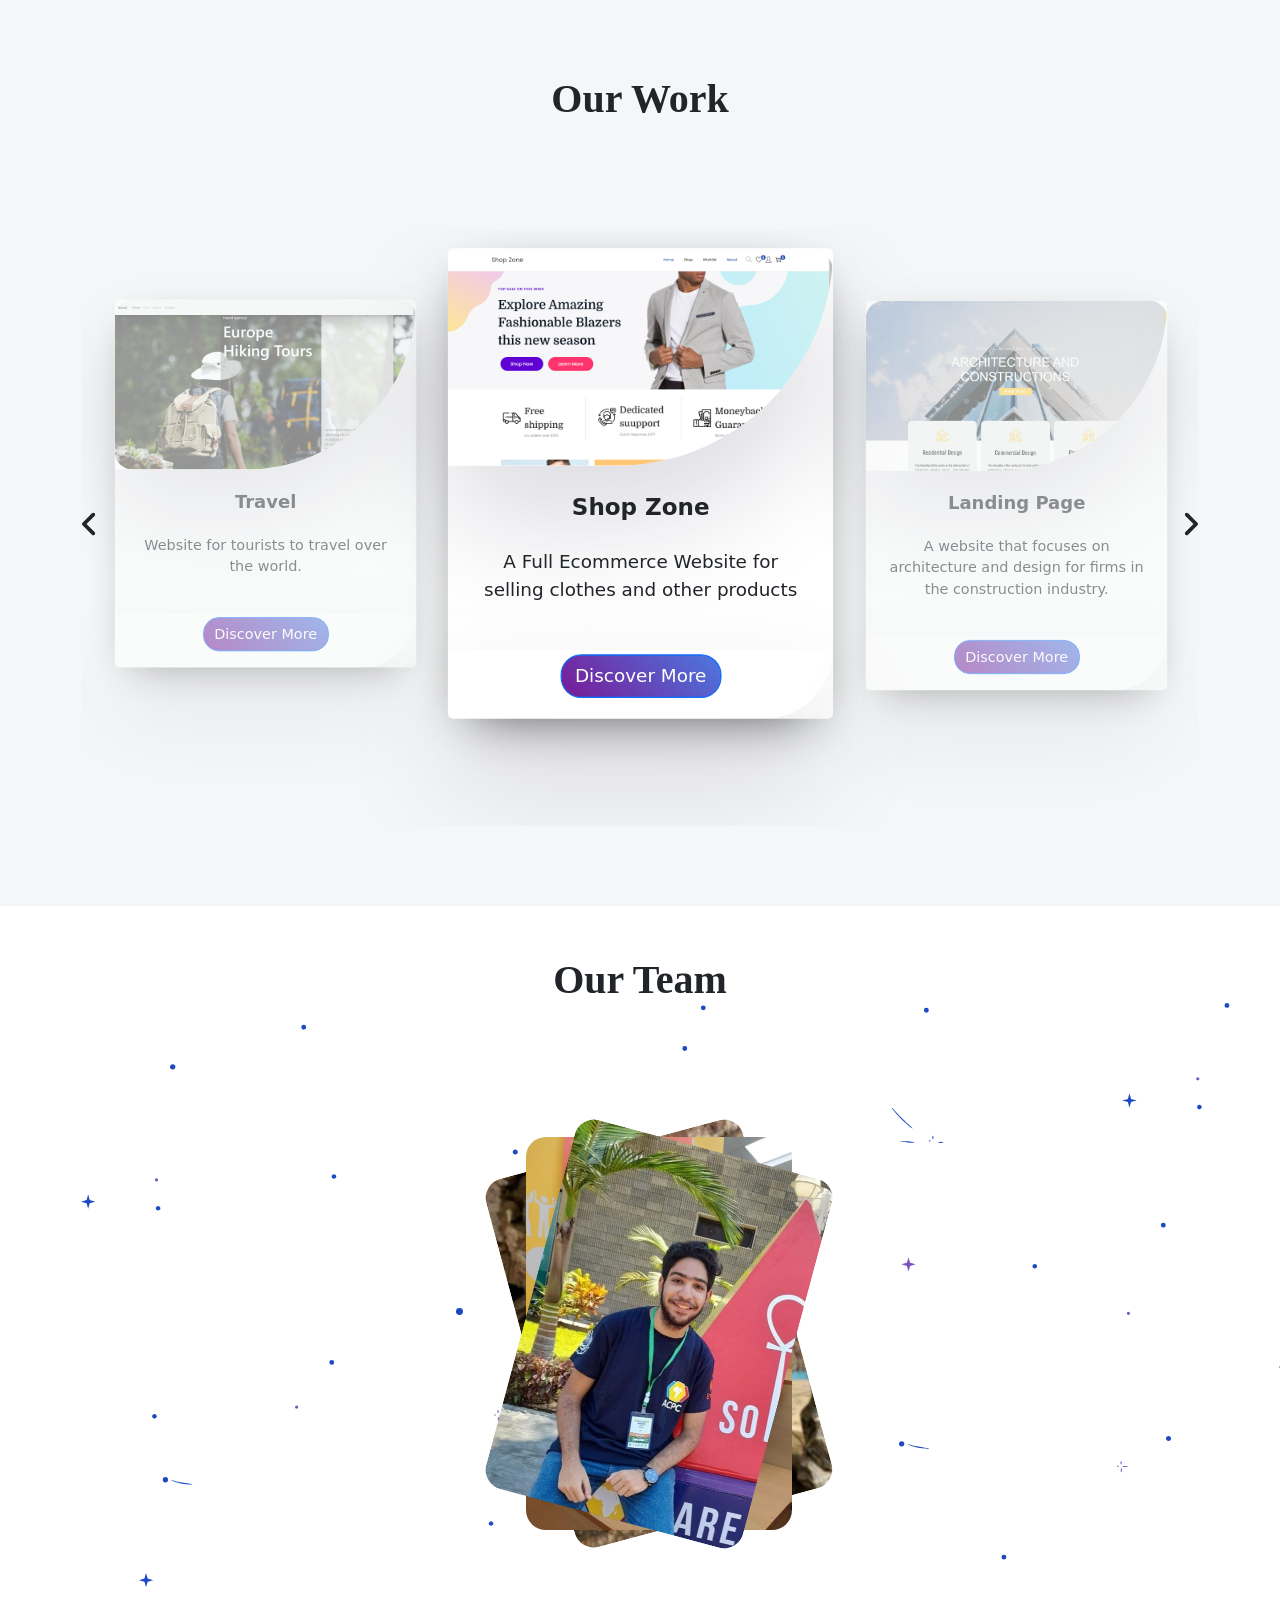
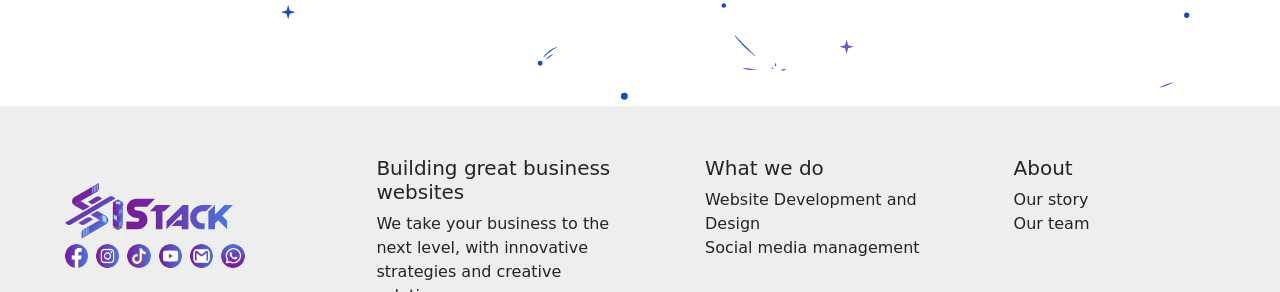
==== commit 3f721294: "RestoreFilesToAddNewServicesCards" ====
--- a/index.html
+++ b/index.html
@@ -123,10 +123,9 @@
         <div class="container">
             <div class="row">
                 <div class="col-lg-6 WeAreLeft">
-
                 </div>
                 <div class="col-lg-6 WeAreRight">
-                    <h1>
+                    <h1>    
                         We’re about so much <br> more than <span> websites</span>
                     </h1>
                     <h5>
@@ -179,13 +178,13 @@
     <section id="Services" class="ServicesSection">
         <div class="container">
             <div class="row">
-                <div class="col-lg-12 ServicesHeader" style="padding: 20px;">
+                <div class="col-lg-12 ServicesHeader" style="padding: 20px;" data-aos="fade-down">
                     <h1>Our Services</h1>
                 </div>
 
                 <div class="row" style="justify-content: center;">
                     
-                    <div class="col-lg-5 card CardsContainer ServicesCard">
+                    <div class="col-lg-5 card CardsContainer ServicesCard" data-aos="fade-right">
                         <div class="container">
                             <div class="row">
                                 <div class="col-lg-9 ServicesCardHeader">
@@ -201,7 +200,7 @@
                             </div>
                         </div>
                     </div>
-                    <div class="col-lg-5 card CardsContainer ServicesCard">
+                    <div class="col-lg-5 card CardsContainer ServicesCard" data-aos="fade-left">
                         <div class="container">
                             <div class="row">
                                 <div class="col-lg-9 ServicesCardHeader">
@@ -219,7 +218,7 @@
                     </div>
 
 
-                    <div class="col-lg-5 card CardsContainer ServicesCard">
+                    <div class="col-lg-5 card CardsContainer ServicesCard" data-aos="fade-right">
                         <div class="container">
                             <div class="row">
                                 <div class="col-lg-9 ServicesCardHeader">
@@ -236,7 +235,7 @@
                         </div>
                     </div>
 
-                    <div class="col-lg-5 card CardsContainer ServicesCard">
+                    <div class="col-lg-5 card CardsContainer ServicesCard" data-aos="fade-left">
                         <div class="container">
                             <div class="row">
                                 <div class="col-lg-9 ServicesCardHeader">
--- a/style.css
+++ b/style.css
@@ -22,7 +22,7 @@
 .loading img{
     width: 300px;
 }
-.container{
+section{
     overflow: hidden;
 
 }
@@ -284,7 +284,6 @@
     align-items: start;
 }
 
-
 .WeAreRight h1{
     font-family: Cambria, Cochin, Georgia, Times, 'Times New Roman', serif;
     font-size: 3rem;
--- a/responsive.css
+++ b/responsive.css
@@ -4,6 +4,7 @@
         margin-left: 30px;
     }
 }
+
 
 
 
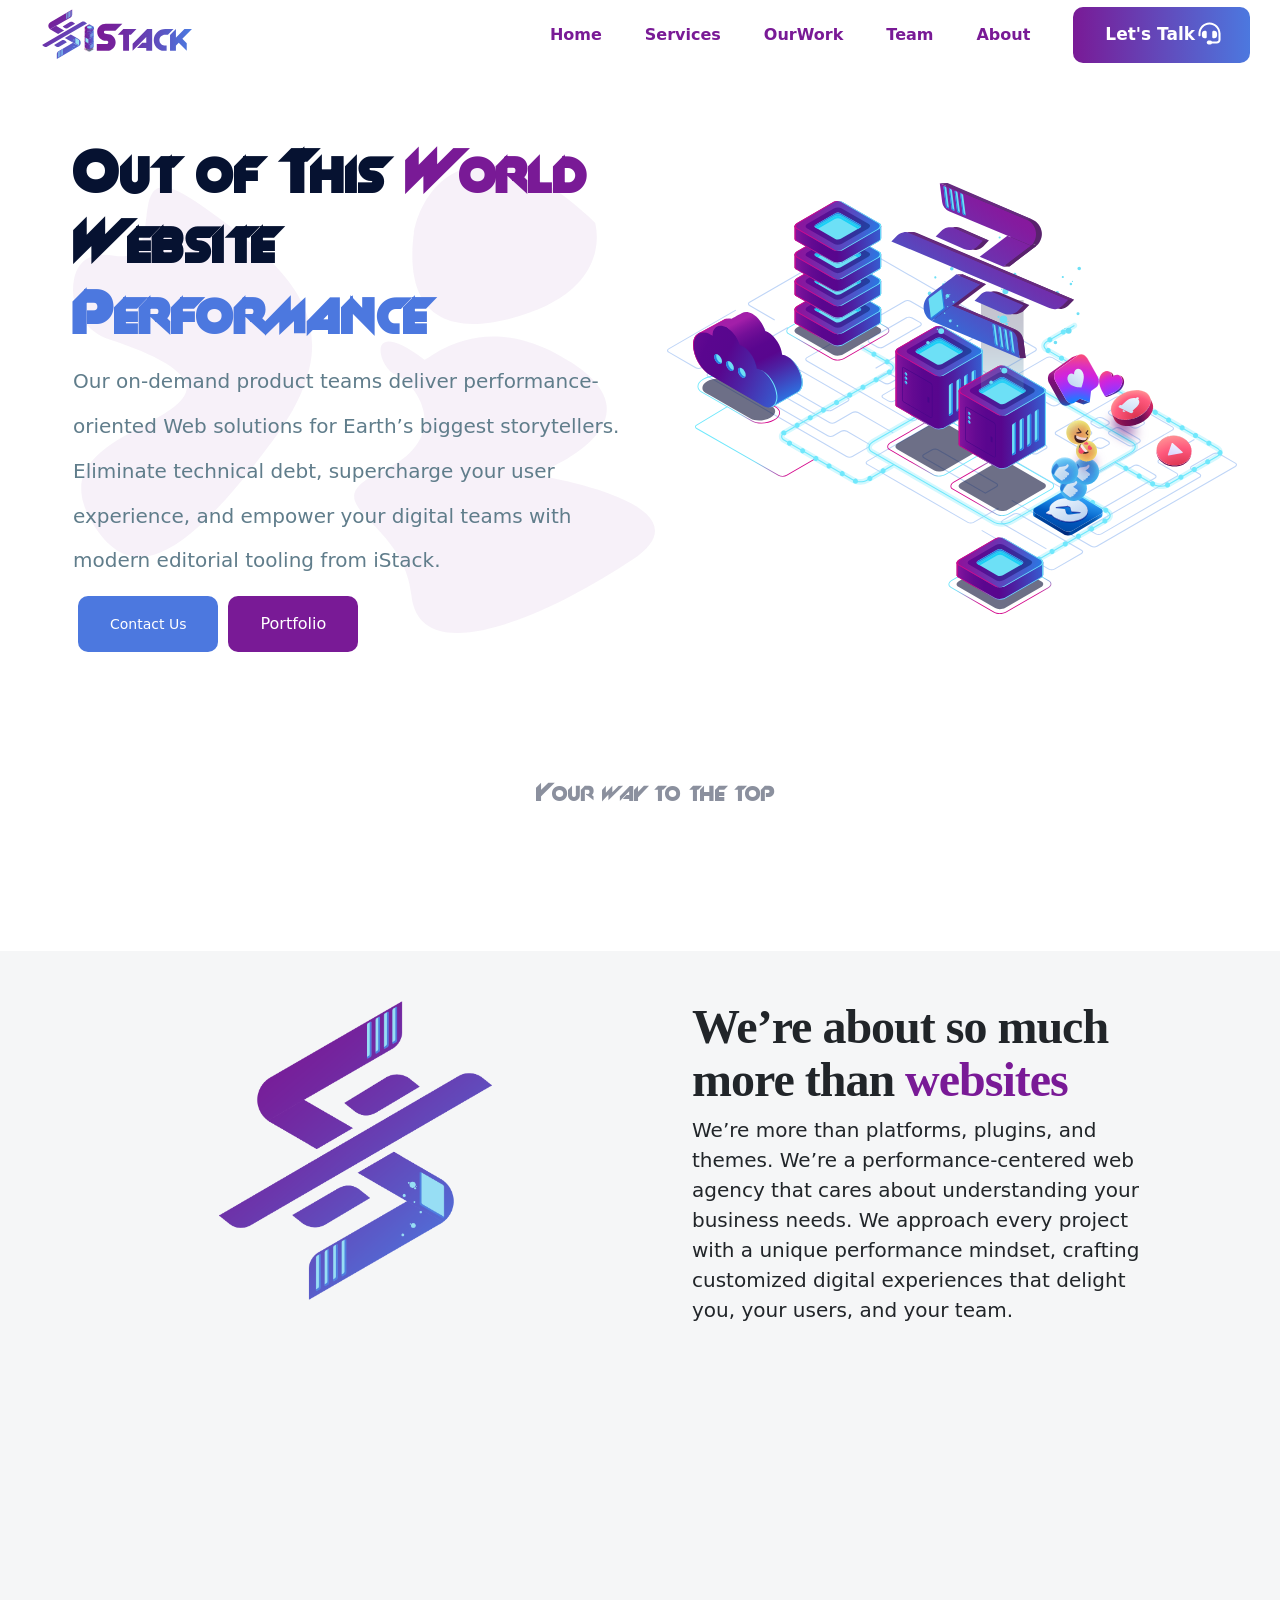
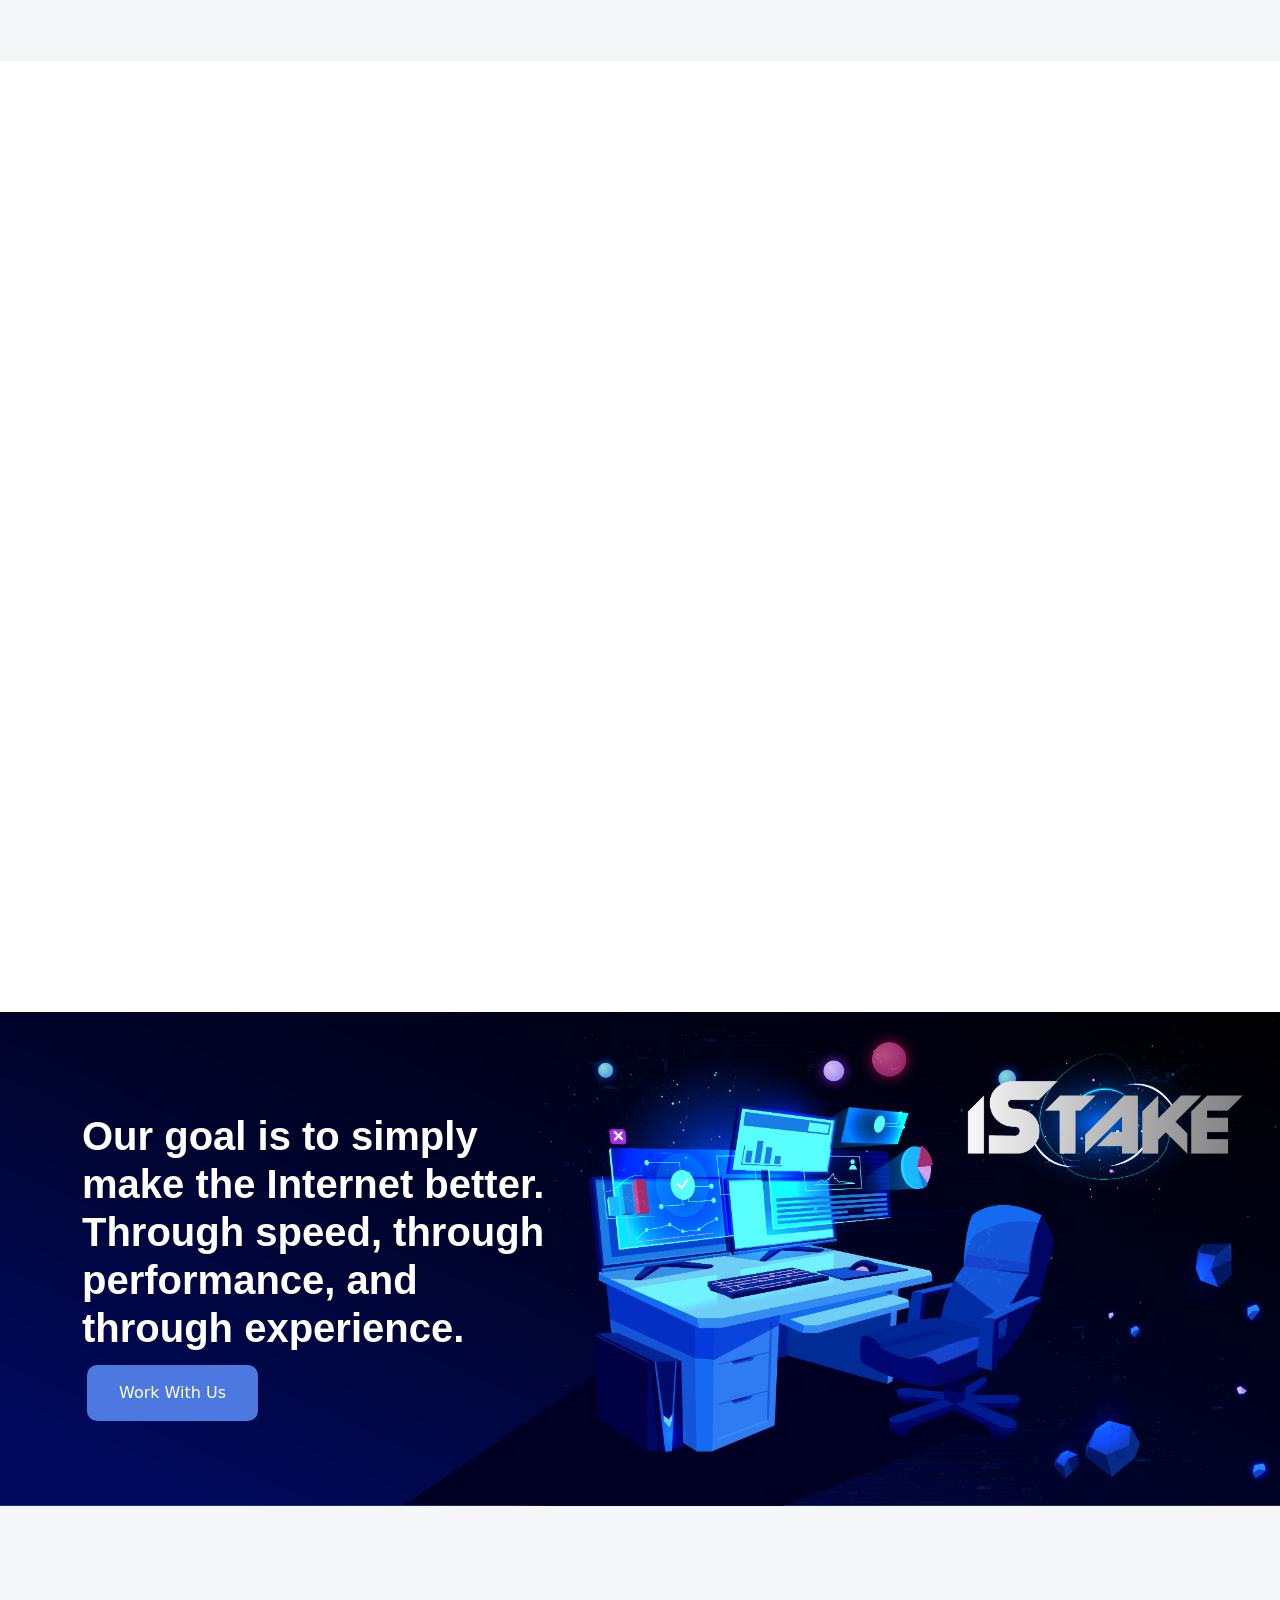
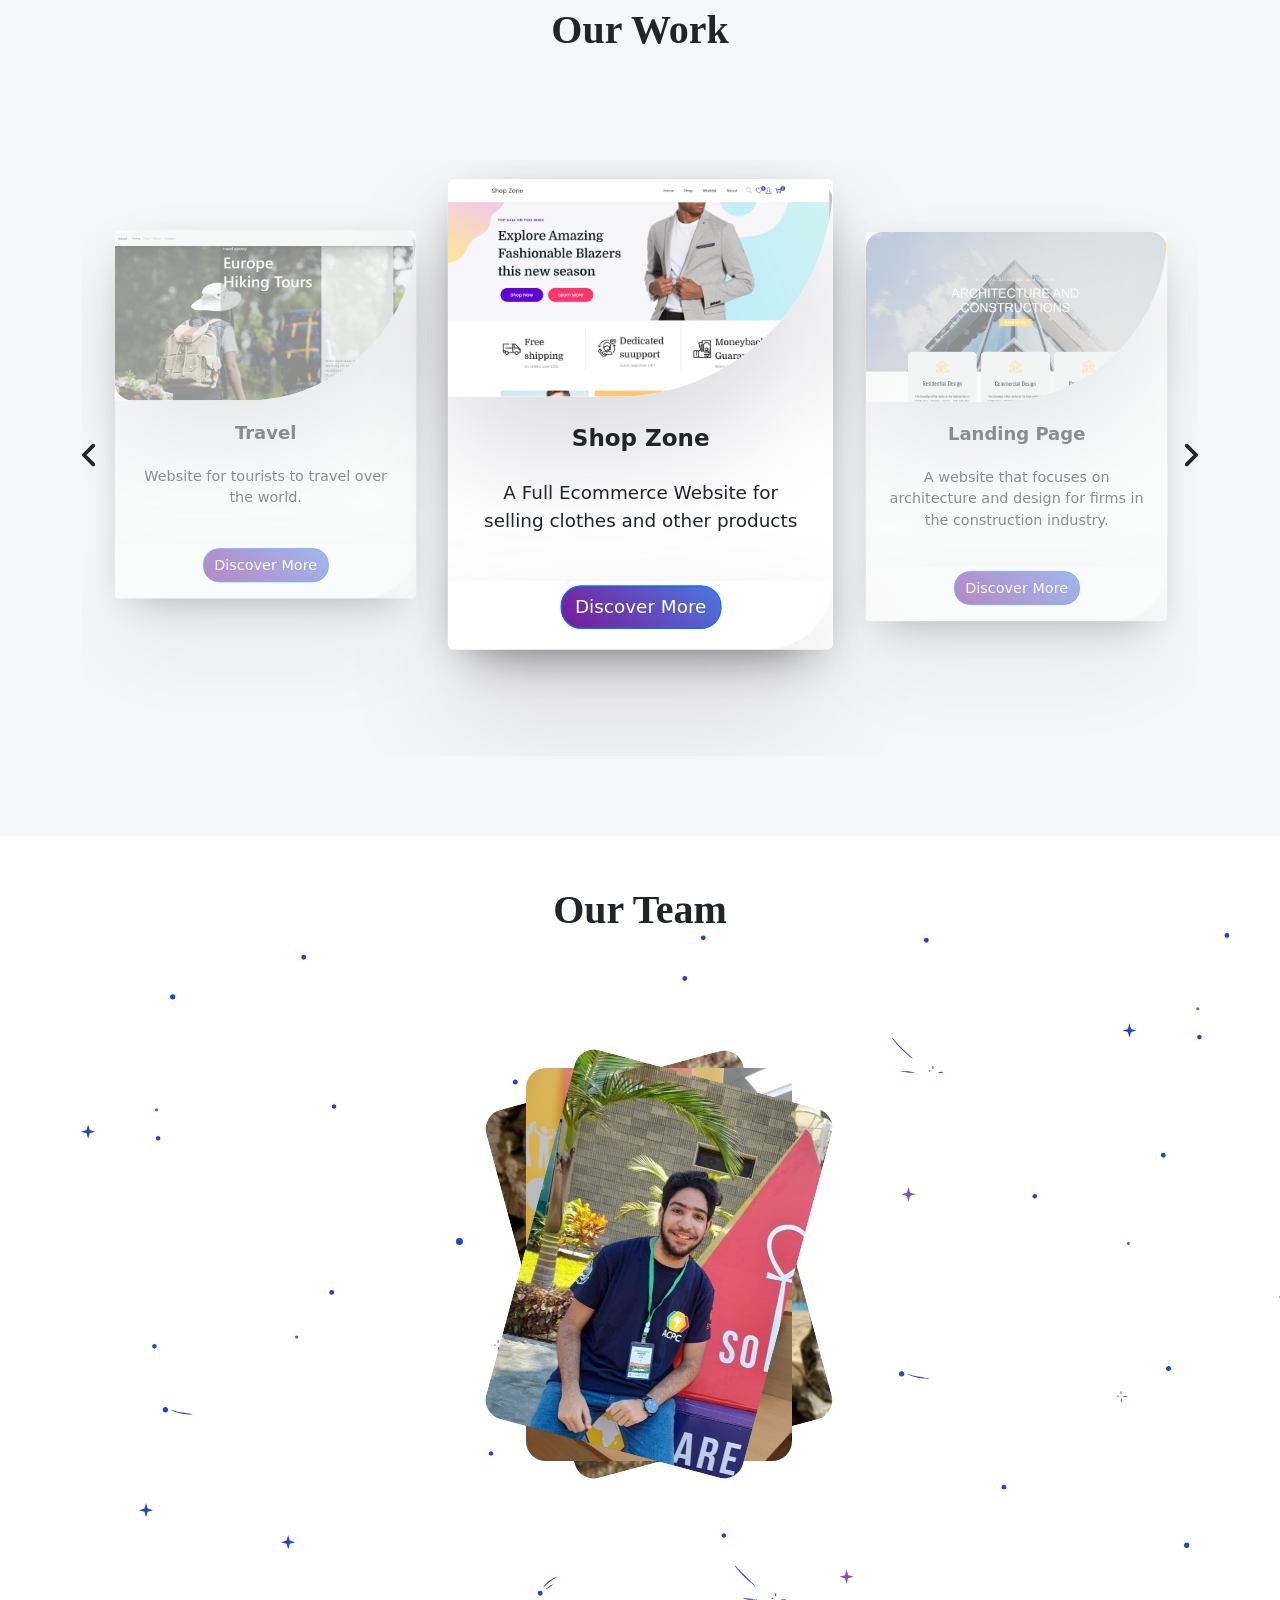
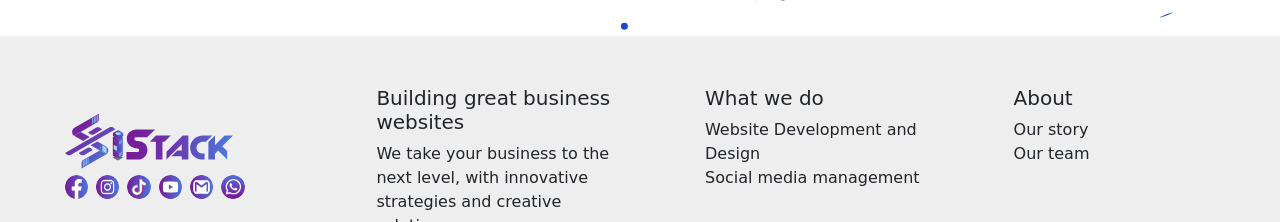
==== commit b95eb477: "AddNewServicesCardDesign" ====
--- a/index.html
+++ b/index.html
@@ -123,6 +123,7 @@
         <div class="container">
             <div class="row">
                 <div class="col-lg-6 WeAreLeft">
+                    <img src="Images/brand.png" width="50%" alt="">
                 </div>
                 <div class="col-lg-6 WeAreRight">
                     <h1>    
@@ -176,7 +177,7 @@
     </section>
 
     <section id="Services" class="ServicesSection">
-        <div class="container">
+        <div class="Servcontainer">
             <div class="row">
                 <div class="col-lg-12 ServicesHeader" style="padding: 20px;" data-aos="fade-down">
                     <h1>Our Services</h1>
@@ -184,73 +185,160 @@
 
                 <div class="row" style="justify-content: center;">
                     
-                    <div class="col-lg-5 card CardsContainer ServicesCard" data-aos="fade-right">
-                        <div class="container">
-                            <div class="row">
-                                <div class="col-lg-9 ServicesCardHeader">
-                                    <h1>Landing Pages</h1>
-                                </div>
-                                <div class="col-lg-3 CardImage"><img src="Images/LandingPage.png" width="100%" alt=""></div>
-                                <div class="col-lg-9 CardText">
-                                    <span>Eye-catching designs and high-performance optimization to boost conversions and maximize your returns.</span>
+
+
+
+
+                                        <!-- Landing Pages Card -->
+
+                    
+                                        <div class="col-lg-5 card CardsContainer ServicesCard" style="height: auto; padding: 0;
+                                        box-shadow: rgba(60, 64, 67, 0.3) 0px 1px 2px 0px, rgba(60, 64, 67, 0.15) 0px 2px 6px 2px;                    
+                                        border-radius: 20px !important;" data-aos="fade-right">
+                                            <div class="" style="padding-left: 30px; height: 100%;">
+                    
+                                                <div class="row" style="height: 100%;"> 
+                    
+                                                    <div class="col-lg-5" style="display: flex; justify-content: center; flex-direction: column;">
+                                                        <div class="col-lg-12 ServicesCardHeader">
+                                                            <h1 style="font-family: slant; font-size: 45px; text-wrap: nowrap; color: #5e1473;">Landing <br> Pages</h1>
+                                                        </div>
+                                                        <div class="col-lg-12 CardText">
+                                                            <span style="color: #5e1473;">Eye-catching designs and high-performance optimization to boost conversions and maximize your returns.</span>
+                                                        </div>
+                                                        <div class="col-lg-12 DiscoverBtn">
+                                                            <a class="btn" style=" background-color: #5e1473; color: white; padding: 10px 12px 10px 12px; font-size: 14px; border-radius: 20px;" href="">Read More</a>
+                                                        </div>
+                                                    </div>
+                    
+                                                    <div class="col-lg-7">
+                                                        <img src="Images/landing_pagesCard.png" width="100%" height="100%" alt="">
+                                                    </div>
+                                                    
+                                                </div>
+                    
+                                            </div>
+                                        </div>
+                    
+                    
+
+
+
+
+
+                                        
+
+                    <!-- Ecommerce Card -->
+                    <div class="col-lg-5 card CardsContainer ServicesCard" style="height: auto; padding: 0;
+                    box-shadow: rgba(60, 64, 67, 0.3) 0px 1px 2px 0px, rgba(60, 64, 67, 0.15) 0px 2px 6px 2px;                    
+                    border-radius: 20px !important;" data-aos="fade-left">
+                    <div class="" style="padding-left: 30px; height: 100%;">
+
+                        <div class="row" style="height: 100%;">
+
+                            <div class="col-lg-5" style="display: flex; justify-content: center; flex-direction: column;">
+                                <div class="col-lg-12 ServicesCardHeader">
+                                    <h1 style="font-family: slant; font-size: 45px; text-wrap: nowrap; color: #9e005d;">Ecommerce <br> Solutions</h1>
+                                </div>
+                                <div class="col-lg-12 CardText">
+                                    <span style="color: #9e005d;">Empower your online presence with powerful, flexible platforms for seamless growth and success.</span>
                                 </div>
                                 <div class="col-lg-12 DiscoverBtn">
-                                    <a class="btn" href="">Discover More<i class="fa-solid fa-arrow-right-long"></i> </a>
+                                    <a class="btn" style=" background-color: #9e005d; color: white; padding: 10px 12px 10px 12px; font-size: 14px; border-radius: 20px;" href="">Read More</a>
                                 </div>
                             </div>
-                        </div>
-                    </div>
-                    <div class="col-lg-5 card CardsContainer ServicesCard" data-aos="fade-left">
-                        <div class="container">
-                            <div class="row">
-                                <div class="col-lg-9 ServicesCardHeader">
-                                    <h1>Ecommerce Solutions</h1>
-                                </div>
-                                <div class="col-lg-3 CardImage"><img src="Images/Ecommerce.png" width="100%" alt=""></div>
-                                <div class="col-lg-9 CardText">
-                                    <span>Enhance your online store with seamless shopping experiences and secure payment systems.</span>
-                                </div>
-                                <div class="col-lg-12 DiscoverBtn">
-                                    <a class="btn" href="">Discover More<i class="fa-solid fa-arrow-right-long"></i> </a>
-                                </div>
+
+                            <div class="col-lg-7">
+                                <img src="Images/ecommerce_card.png" width="100%" height="100%" alt="">
                             </div>
-                        </div>
-                    </div>
-
-
-                    <div class="col-lg-5 card CardsContainer ServicesCard" data-aos="fade-right">
-                        <div class="container">
-                            <div class="row">
-                                <div class="col-lg-9 ServicesCardHeader">
-                                    <h1>Platforms</h1>
-                                </div>
-                                <div class="col-lg-3 CardImage"><img src="Images/Platforms.png" width="100%" alt=""></div>
-                                <div class="col-lg-9 CardText">
-                                    <span>Empower your online presence with powerful, flexible platforms for seamless growth and success.</span>
-                                </div>
-                                <div class="col-lg-12 DiscoverBtn">
-                                    <a class="btn" href="">Discover More<i class="fa-solid fa-arrow-right-long"></i> </a>
-                                </div>
+                            
+                        </div>
+
+                    </div>
+                </div>
+                    
+
+                    <!-- Portfolio card -->
+                    <div class="col-lg-5 card CardsContainer ServicesCard" style="height: auto; padding: 0;
+                        box-shadow: rgba(60, 64, 67, 0.3) 0px 1px 2px 0px, rgba(60, 64, 67, 0.15) 0px 2px 6px 2px;                    
+                        border-radius: 20px !important;" data-aos="fade-right">
+                        <div class="" style="padding-left: 30px; height: 100%;">
+
+                            <div class="row" style="height: 100%;">
+
+                                <div class="col-lg-5" style="display: flex; justify-content: center; flex-direction: column;">
+                                    <div class="col-lg-12 ServicesCardHeader">
+                                        <h1 style="font-family: slant; font-size: 45px; text-wrap: nowrap; color: #2B6299;">Portfolio</h1>
+                                    </div>
+                                    <div class="col-lg-12 CardText">
+                                        <span style="color: #2B6299;">Elevate your brand with our captivating portfolio, showcasing excellence in design and innovation.</span>
+                                    </div>
+                                    <div class="col-lg-12 DiscoverBtn">
+                                        <a class="btn btn-primary" style=" background-color: #2B6299; color: white; padding: 10px 12px 10px 12px; font-size: 14px; border-radius: 20px;" href="">Read More</a>
+                                    </div>
+                                </div>
+
+                                <div class="col-lg-7">
+                                    <img src="Images/portCard.png" width="100%" height="100%" alt="">
+                                </div>
+                                
                             </div>
-                        </div>
-                    </div>
-
-                    <div class="col-lg-5 card CardsContainer ServicesCard" data-aos="fade-left">
-                        <div class="container">
-                            <div class="row">
-                                <div class="col-lg-9 ServicesCardHeader">
-                                    <h1>Portfolio</h1>
-                                </div>
-                                <div class="col-lg-3 CardImage"><img src="Images/Porto.png" width="100%" alt=""></div>
-                                <div class="col-lg-9 CardText">
-                                    <span>Elevate your brand with our captivating portfolio, showcasing excellence in design and innovation.</span>
-                                </div>
-                                <div class="col-lg-12 DiscoverBtn">
-                                    <a class="btn" href="">Discover More<i class="fa-solid fa-arrow-right-long"></i> </a>
-                                </div>
+
+                        </div>
+                    </div>
+
+
+
+
+
+
+
+
+                    
+
+
+
+
+
+
+<!-- Platforms Card -->
+
+
+                    
+                    <div class="col-lg-5 card CardsContainer ServicesCard" style="height: auto; padding: 0;
+                    box-shadow: rgba(60, 64, 67, 0.3) 0px 1px 2px 0px, rgba(60, 64, 67, 0.15) 0px 2px 6px 2px;                    
+                    border-radius: 20px !important;" data-aos="fade-left">
+                        <div class="" style="padding-left: 30px;height: 100%;">
+
+                            <div class="row" style="height: 100%;">
+
+                                <div class="col-lg-5" style="display: flex; justify-content: center; flex-direction: column;">
+                                    <div class="col-lg-12 ServicesCardHeader">
+                                        <h1 style="font-family: slant; font-size: 45px; text-wrap: nowrap; color: #3c36ba;">Platforms</h1>
+                                    </div>
+                                    <div class="col-lg-12 CardText">
+                                        <span style="color: #3c36ba;">Empower your online presence with powerful, flexible platforms for seamless growth and success.</span>
+                                    </div>
+                                    <div class="col-lg-12 DiscoverBtn">
+                                        <a class="btn btn-primary" style=" background-color: #3c36ba; color: white; padding: 10px 12px 10px 12px; font-size: 14px; border-radius: 20px;" href="">Read More</a>
+                                    </div>
+                                </div>
+
+                                <div class="col-lg-7">
+                                    <img src="Images/platformsCard.png" width="100%" height="100%" alt="">
+                                </div>
+                                
                             </div>
-                        </div>
-                    </div>
+
+                        </div>
+                    </div>
+
+
+
+
+
+
+
 
 
 
@@ -513,6 +601,37 @@
     </section>
 
 
+
+
+
+
+
+
+
+    <!-- 
+
+        <section>
+            <div class="container">
+                <div class="row" style="display: flex; justify-content: center; align-items: center;">
+                    <div class="col-lg-6">
+                        <div class="row" style="height: 100%; display: flex; justify-content: center; align-items: center;">
+                            <div class="col-lg-12" >
+                                <img src="Images/dot.png" width="30%" height="100%" alt="">
+                            </div>
+                            <div class="col-lg-12">
+                                <img src="Images/I.png" width="40%" height="100%" alt="">
+                            </div>
+                        </div>
+                    </div>
+                </div>
+            </div>
+        
+        </section> -->
+
+
+
+
+
 <footer>
     <div class="Footercontainer">
         <div class="row">
@@ -569,8 +688,8 @@
     <script src="owl.carousel.min.js"></script>
     <script src="main.js"></script>
     <script src="team.js"></script>
-    <script src="cssFiles/js/all.min.js"></script>
-    <script src="cssFiles/js/bootstrap.bundle.min.js"></script>
+        <script src="cssFiles/js/all.min.js"></script>
+        <script src="cssFiles/js/bootstrap.bundle.min.js"></script>
     <script src="aos.js"></script>
     <script>
         AOS.init({
--- a/style.css
+++ b/style.css
@@ -273,7 +273,7 @@
 }
 
 .WeAreSection{
-    padding-top: 100px;
+    padding-top: 50px;
     background-color: #f5f6f7;
 }
 
@@ -309,26 +309,26 @@
 }
 
 .CardsContainer:nth-child(1){
-    border-bottom-right-radius: 70px !important;
-    border-top-left-radius: 70px !important;
+    /* border-bottom-right-radius: 70px !important; */
+    /* border-top-left-radius: 70px !important; */
 }
 
 
 .CardsContainer:nth-child(2){
-    border-bottom-left-radius: 70px !important;
-    border-top-right-radius: 70px !important;
+    /* border-bottom-left-radius: 70px !important; */
+    /* border-top-right-radius: 70px !important; */
 }
 
 
 .CardsContainer:nth-child(3){
-    border-top-right-radius: 70px !important;
-    border-bottom-left-radius: 70px !important;
+    /* border-top-right-radius: 70px !important; */
+    /* border-bottom-left-radius: 70px !important; */
 }
 
 
 .CardsContainer:nth-child(4){
-    border-top-left-radius: 70px !important;
-    border-bottom-right-radius: 70px !important;
+    /* border-top-left-radius: 70px !important; */
+    /* border-bottom-right-radius: 70px !important; */
 }
 .CardsCons{
     padding: 40px;
@@ -374,7 +374,10 @@
     margin-left: 40px;
     border: none !important;
     padding: 30px;
-    box-shadow: 0 0 1px rgba(0, 0, 0, 0.04), 0 0 2px rgba(0, 0, 0, 0.06), 0 4px 8px rgba(0, 0, 0, 0.04);
+    /* box-shadow: 0 0 1px rgba(0, 0, 0, 0.04), 0 0 2px rgba(0, 0, 0, 0.06), 0 4px 8px rgba(0, 0, 0, 0.04); */
+    border-radius: 0 !important;
+
+
 }
 .CardImage img{
     max-width:110px;
@@ -386,6 +389,8 @@
 
 .DiscoverBtn{
     margin-top: 10px !important;
+    margin-bottom: 10px !important;
+    padding-left: 20px;
 }
 
 .DiscoverBtn a{
--- a/team.css
+++ b/team.css
@@ -105,6 +105,7 @@
     content:  attr(Role-attribute);
     display: flex;
     justify-content: center;
+    text-align: center;
     color: white;
     align-items: center;
     border-radius: 20px;
--- a/responsive.css
+++ b/responsive.css
@@ -31,6 +31,12 @@
 }
 
 @media (max-width:990px) {
+    .ServicesCard{
+        max-width: 500px;
+    }
+    .ServicesCard div .row .col-lg-7{
+        order: -1;
+    }
     .RightNav{
         display: none;
     }
